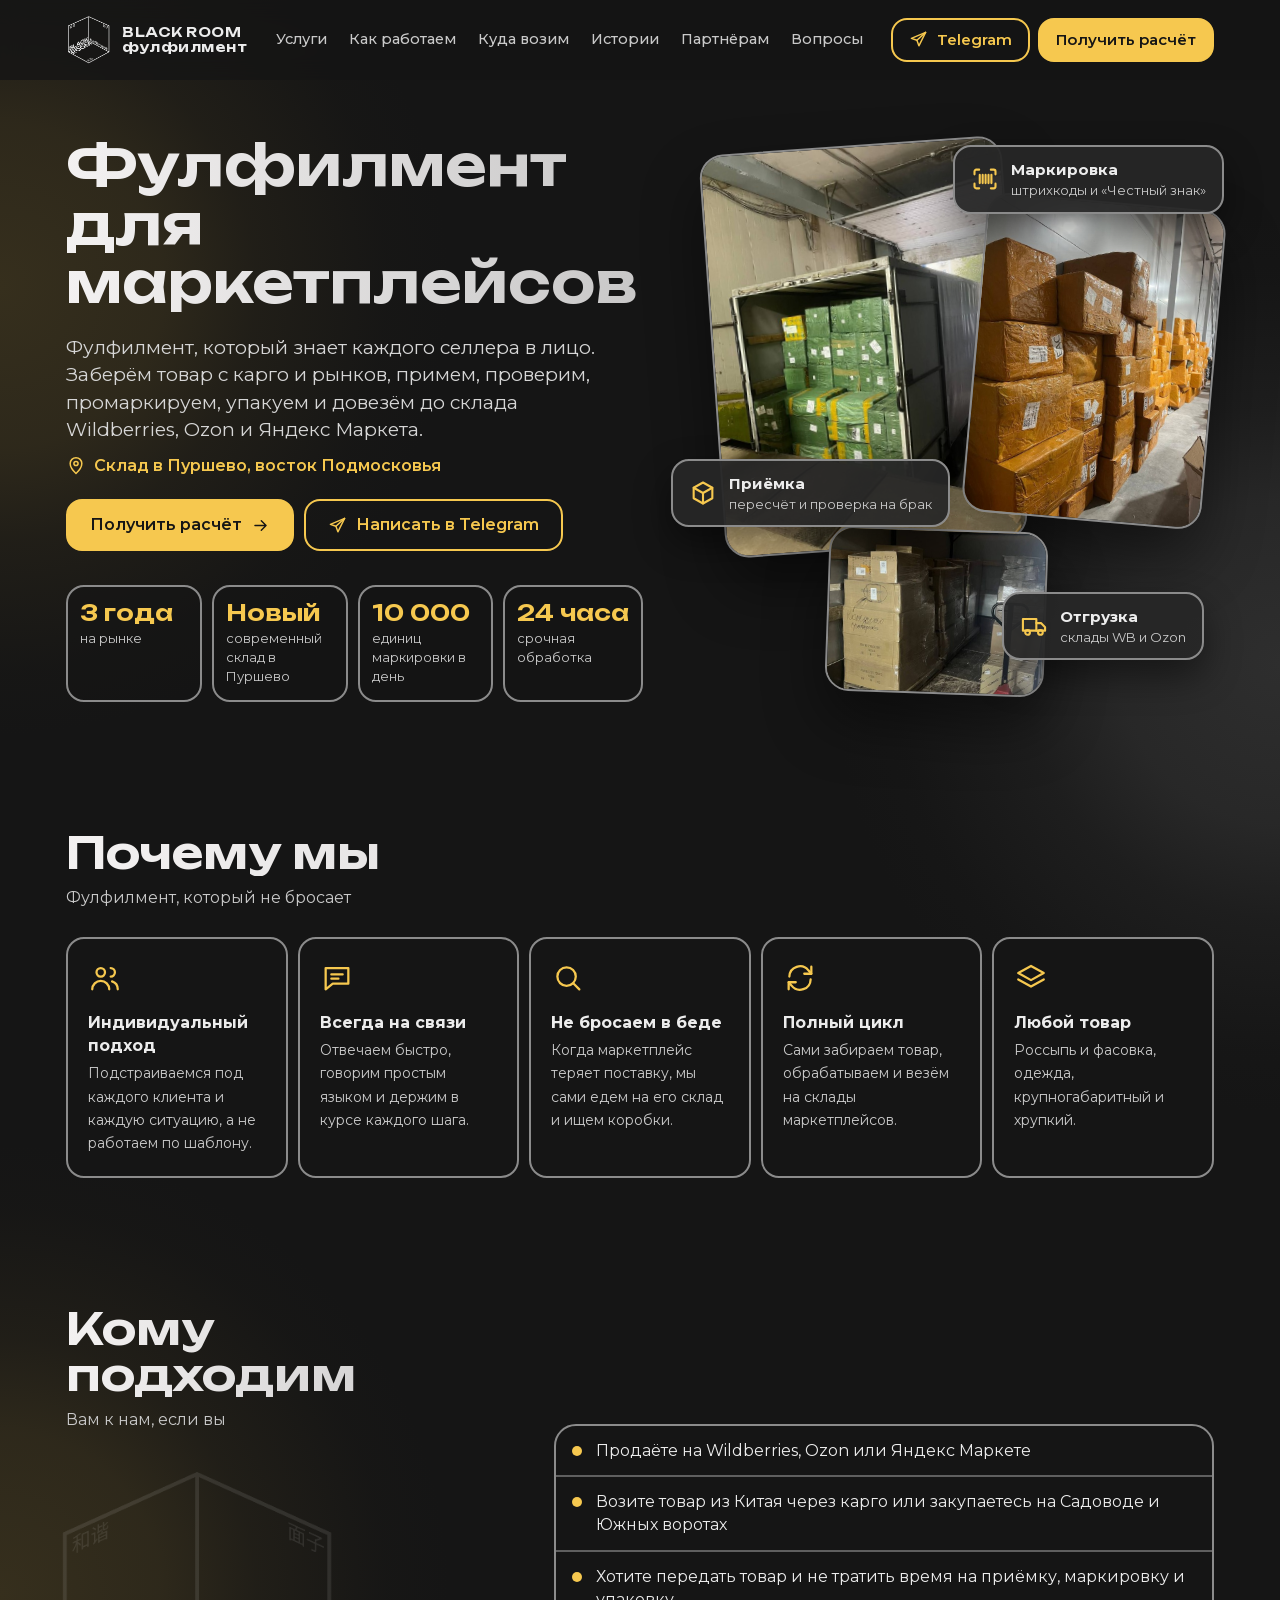
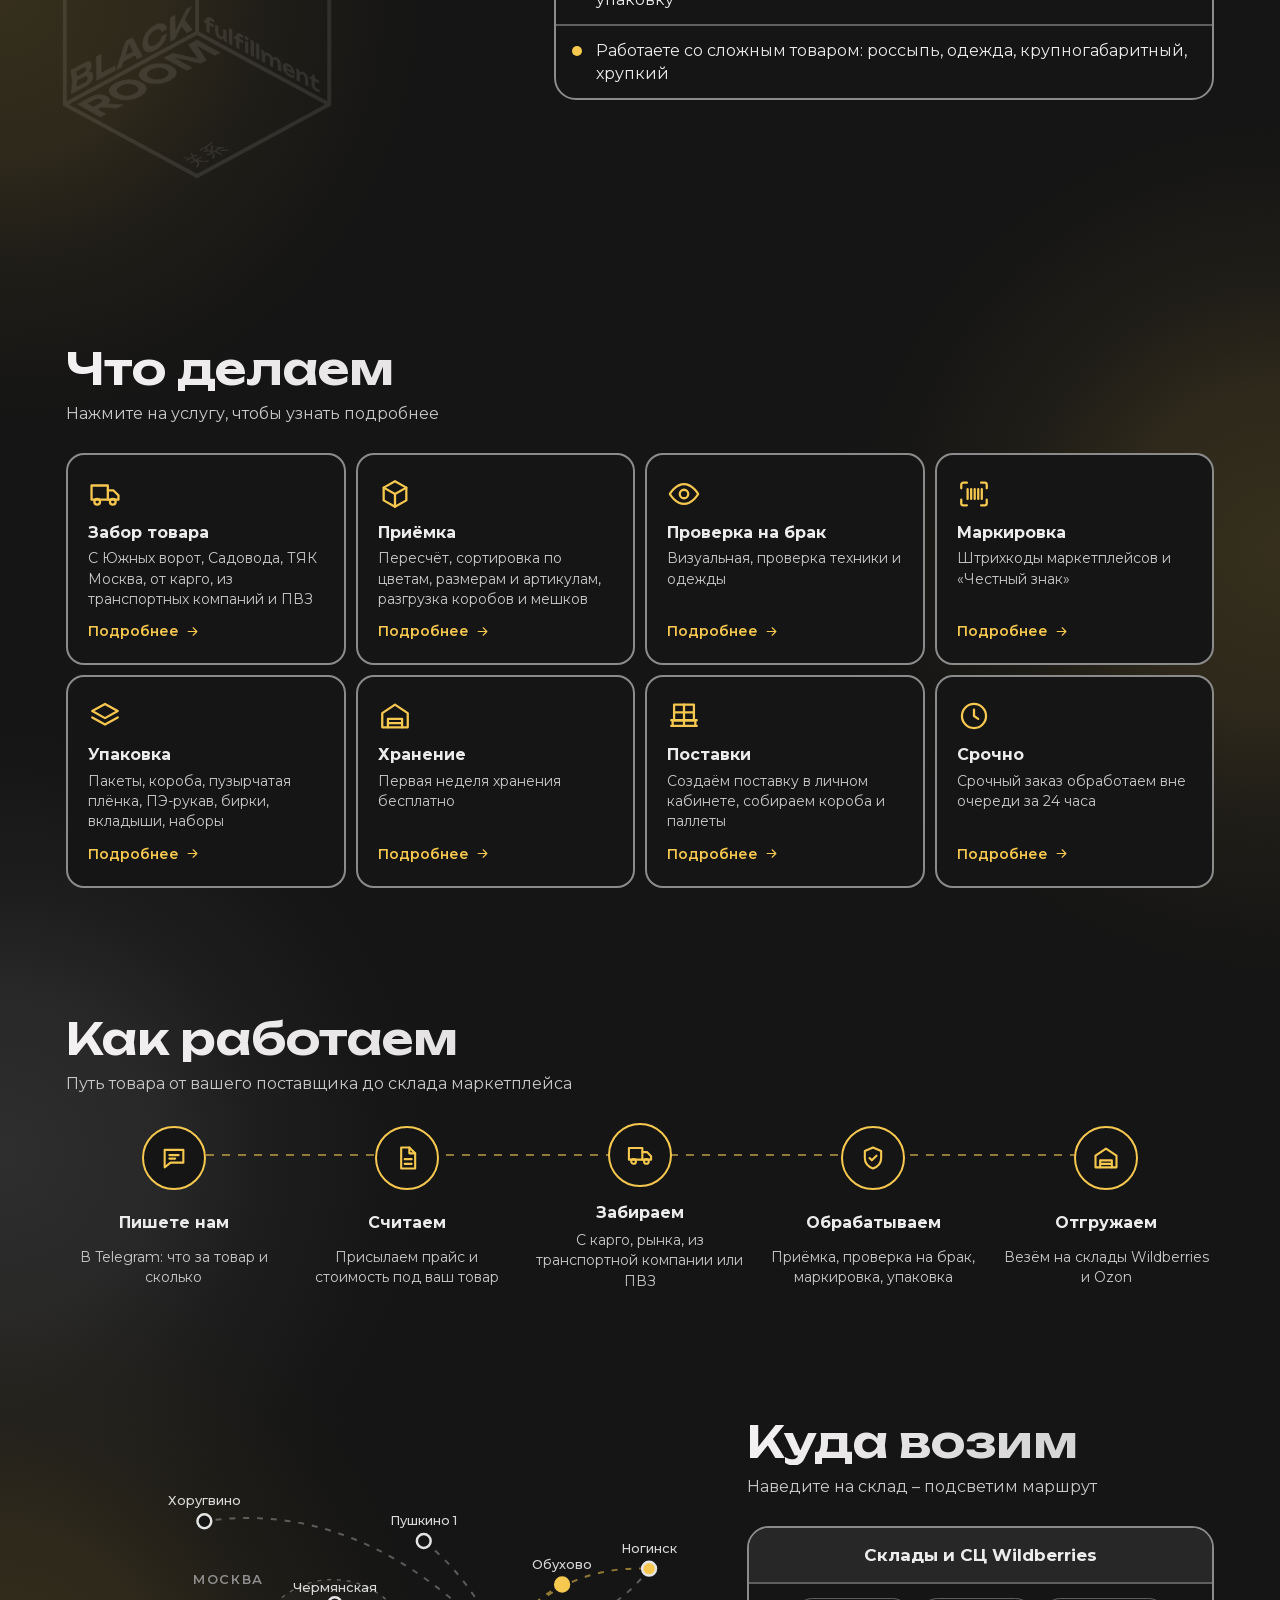
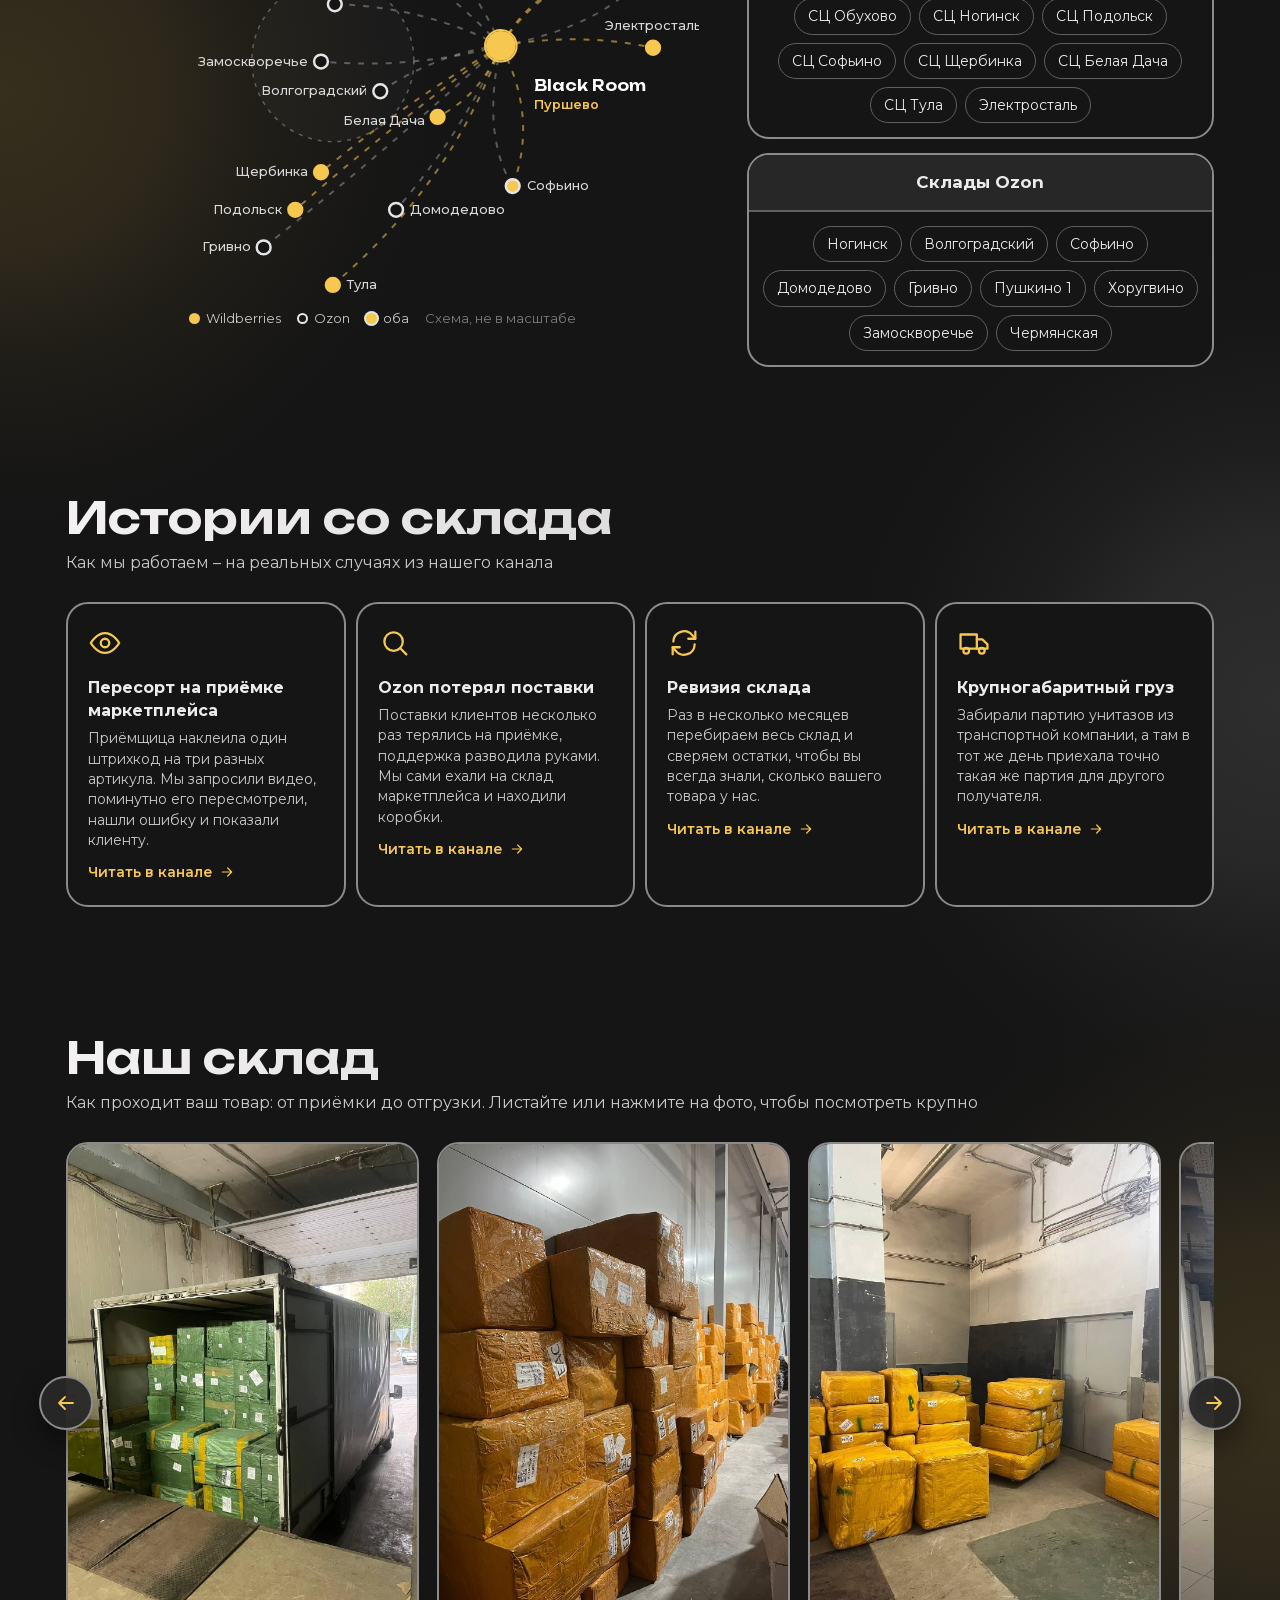
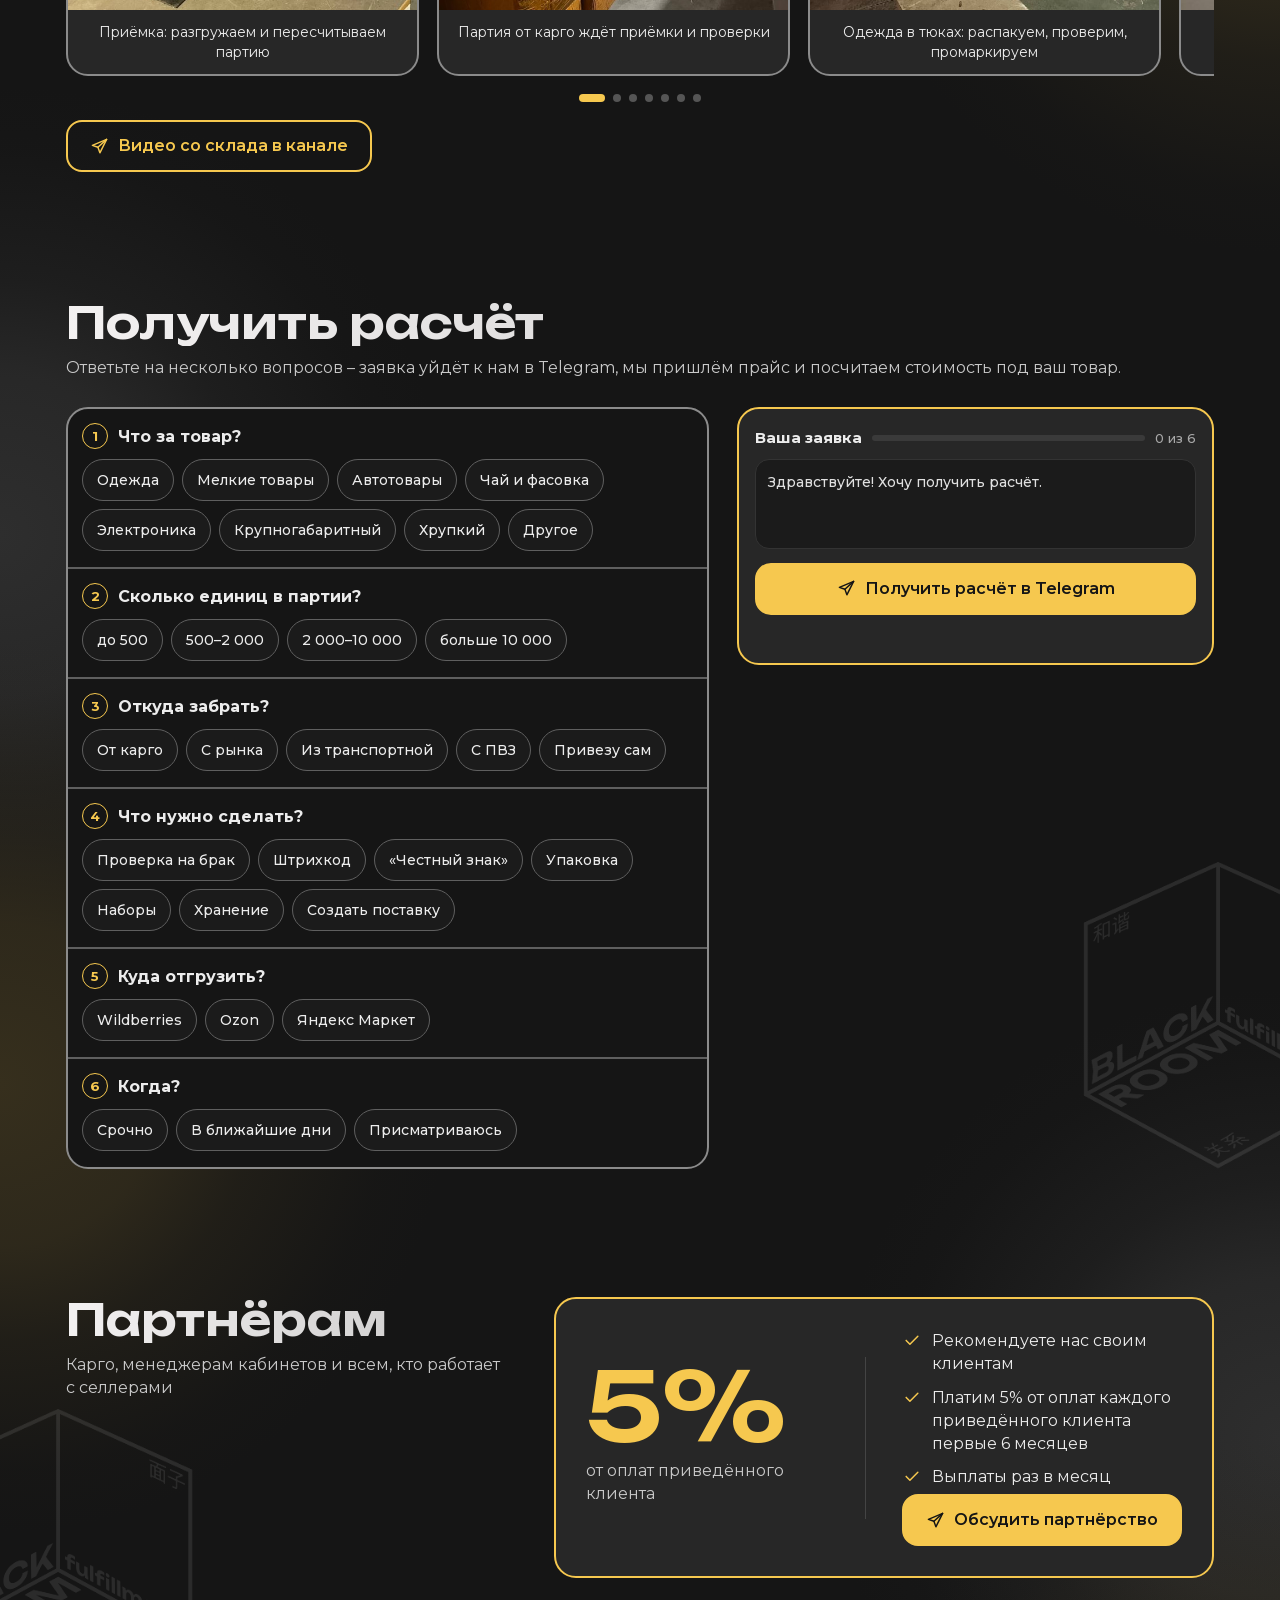
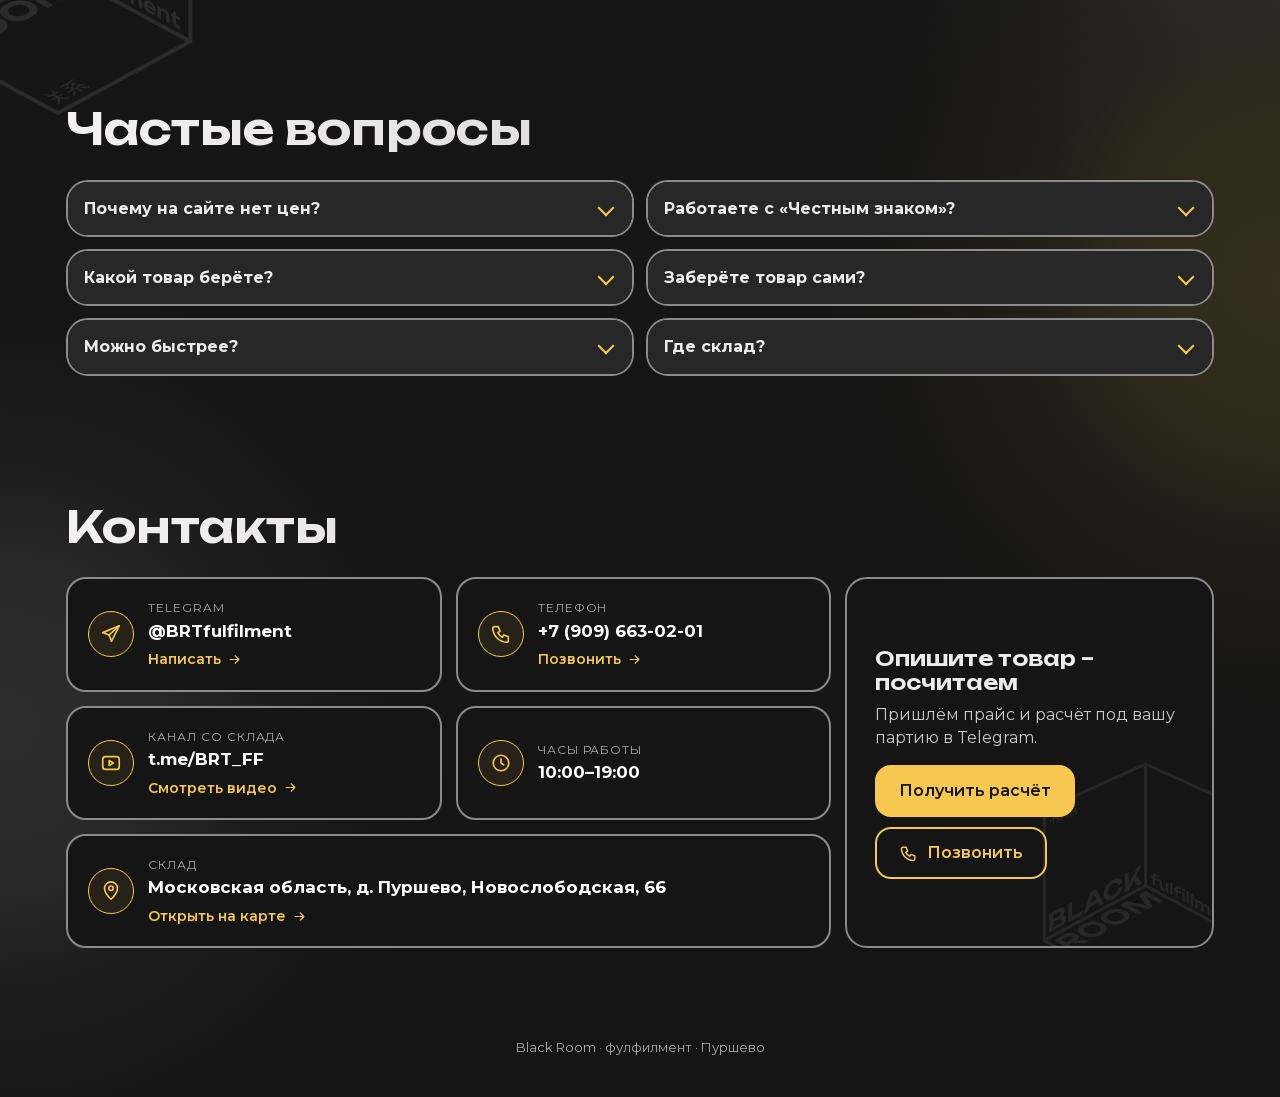
==== index.html @ 915e83fd "Строчка «откуда клиент»: метки рекламы из ссылки добавляются в текст сообщения Telegram Сайт ничего " ====
<!doctype html>
<html lang="ru">
<head>
<meta charset="utf-8">
<meta name="viewport" content="width=device-width, initial-scale=1, viewport-fit=cover">
<title>Black Room – фулфилмент для Wildberries, Ozon и Яндекс Маркета</title>
<meta name="description" content="Фулфилмент Black Room, склад в Пуршево (восток Подмосковья). Забор с карго и рынков, приёмка, маркировка, упаковка, доставка на склады WB и Ozon. 3 года на рынке.">
<meta name="theme-color" content="#151515">
<meta property="og:title" content="Black Room – фулфилмент для маркетплейсов">
<meta property="og:description" content="Фулфилмент, который знает каждого селлера в лицо. Заберём товар с карго и рынков, примем, промаркируем, упакуем и довезём до склада WB и Ozon.">
<meta property="og:type" content="website">
<meta property="og:url" content="https://anyapodolskaya624-dot.github.io/blackroom/">
<meta property="og:site_name" content="Black Room">
<meta property="og:locale" content="ru_RU">
<meta property="og:image" content="https://anyapodolskaya624-dot.github.io/blackroom/img/og.jpg">
<meta property="og:image:width" content="1200">
<meta property="og:image:height" content="630">
<meta property="og:image:alt" content="Black Room – фулфилмент для маркетплейсов">
<meta name="twitter:card" content="summary_large_image">
<link rel="icon" type="image/png" href="img/favicon.png">
<link rel="preload" href="fonts/unbounded-cyrillic.woff2" as="font" type="font/woff2" crossorigin>
<link rel="preload" href="fonts/montserrat-cyrillic.woff2" as="font" type="font/woff2" crossorigin>
<link rel="stylesheet" href="style.css?v=15">
<script>document.documentElement.classList.add("js")</script>
</head>
<body>

<!-- иконки: тонкие жёлтые линии -->
<svg width="0" height="0" style="position:absolute" aria-hidden="true">
  <defs>
    <symbol id="i-chat" viewBox="0 0 24 24"><path d="M4 5h16v11H9l-5 4z"/><path d="M8 9.5h8M8 12.5h5"/></symbol>
    <symbol id="i-doc" viewBox="0 0 24 24"><path d="M7 3h7l5 5v13H7z"/><path d="M14 3v5h5"/><path d="M10 13h6M10 17h6"/></symbol>
    <symbol id="i-truck" viewBox="0 0 24 24"><path d="M2.5 6h11.5v10H2.5z"/><path d="M14 9.5h4l3.5 3.5v3H14"/><circle cx="6.5" cy="17.5" r="2"/><circle cx="17.5" cy="17.5" r="2"/></symbol>
    <symbol id="i-box" viewBox="0 0 24 24"><path d="M12 3l8 4.5v9L12 21l-8-4.5v-9z"/><path d="M4 7.5l8 4.5 8-4.5M12 12v9"/></symbol>
    <symbol id="i-barcode" viewBox="0 0 24 24"><path d="M3 8V5.5A1.5 1.5 0 014.5 4H7M17 4h2.5A1.5 1.5 0 0121 5.5V8M21 16v2.5a1.5 1.5 0 01-1.5 1.5H17M7 20H4.5A1.5 1.5 0 013 18.5V16"/><path d="M7.5 8.5v7M10 8.5v7M12.5 8.5v7M15 8.5v7M17.5 8.5v7"/></symbol>
    <symbol id="i-shield" viewBox="0 0 24 24"><path d="M12 3l7 3v6c0 4.5-3 7.5-7 9-4-1.5-7-4.5-7-9V6z"/><path d="M9 12l2 2 4-4"/></symbol>
    <symbol id="i-clock" viewBox="0 0 24 24"><circle cx="12" cy="12" r="8.5"/><path d="M12 7.5V12l3 2"/></symbol>
    <symbol id="i-people" viewBox="0 0 24 24"><circle cx="9" cy="8" r="3"/><path d="M3 20c0-3.3 2.7-6 6-6s6 2.7 6 6"/><path d="M16 5a3 3 0 010 6M21 20c0-2.6-1.7-4.8-4-5.6"/></symbol>
    <symbol id="i-search" viewBox="0 0 24 24"><circle cx="11" cy="11" r="6.5"/><path d="M20 20l-4.3-4.3"/></symbol>
    <symbol id="i-cycle" viewBox="0 0 24 24"><path d="M4.5 11a7.5 7.5 0 0113.4-4.4L20 9"/><path d="M20 4v5h-5"/><path d="M19.5 13a7.5 7.5 0 01-13.4 4.4L4 15"/><path d="M4 20v-5h5"/></symbol>
    <symbol id="i-layers" viewBox="0 0 24 24"><path d="M12 3.5l9 5-9 5-9-5z"/><path d="M3 13l9 5 9-5"/></symbol>
    <symbol id="i-eye" viewBox="0 0 24 24"><path d="M2 12s4-7 10-7 10 7 10 7-4 7-10 7S2 12 2 12z"/><circle cx="12" cy="12" r="3"/></symbol>
    <symbol id="i-store" viewBox="0 0 24 24"><path d="M3 10l9-6 9 6v10H3z"/><path d="M7 20v-6h10v6M7 17h10"/></symbol>
    <symbol id="i-pallet" viewBox="0 0 24 24"><path d="M5 4h14v11H5z"/><path d="M5 9.5h14M12 4v11"/><path d="M3 15h18M4 15v4M12 15v4M20 15v4M3 19h18"/></symbol>
    <symbol id="i-pin" viewBox="0 0 24 24"><path d="M12 21s-7-6.5-7-12a7 7 0 0114 0c0 5.5-7 12-7 12z"/><circle cx="12" cy="9" r="2.5"/></symbol>
    <symbol id="i-arrow" viewBox="0 0 24 24"><path d="M5 12h14M13 6l6 6-6 6"/></symbol>
    <symbol id="i-check" viewBox="0 0 24 24"><path d="M5 12.5l4.5 4.5L19 7.5"/></symbol>
    <symbol id="i-send" viewBox="0 0 24 24"><path d="M21 3L3 10.5l7 2.5 2.5 7z"/><path d="M21 3l-11 10"/></symbol>
    <symbol id="i-play" viewBox="0 0 24 24"><rect x="3" y="5" width="18" height="14" rx="3"/><path d="M10 9.3v5.4l4.6-2.7z"/></symbol>
    <symbol id="i-phone" viewBox="0 0 24 24"><path d="M5 4h4l2 5-2.5 1.5a11 11 0 005 5L15 13l5 2v4a2 2 0 01-2 2A16 16 0 013 6a2 2 0 012-2z"/></symbol>
  </defs>
</svg>

<div class="page">
  <!-- свечение и кубы по краям: расставляются по блокам скриптом -->
  <div class="glow y l" data-sec="top" data-pos="0.3"></div>
  <div class="glow g r" data-sec="top" data-pos="0.85"></div>
  <div class="glow y l" data-sec="fit" data-pos="0.55"></div>
  <div class="glow y r" data-sec="services" data-pos="0.4"></div>
  <div class="glow g l" data-sec="how" data-pos="0.5"></div>
  <div class="glow y l" data-sec="where" data-pos="0.5"></div>
  <div class="glow g r" data-sec="cases" data-pos="0.5"></div>
  <div class="glow y r" data-sec="photo" data-pos="0.5"></div>
  <div class="glow g l" data-sec="quote" data-pos="0.3"></div>
  <div class="glow y l" data-sec="quote" data-pos="0.85"></div>
  <div class="glow g r" data-sec="partners" data-pos="0.5"></div>
  <div class="glow y r" data-sec="faq" data-pos="0.6"></div>
  <div class="glow g l" data-sec="contacts" data-pos="0.5"></div>
  <img class="cube r" data-sec="quote" data-pos="0.78" src="img/logo-white.png" alt="" aria-hidden="true">
  <img class="cube l" data-sec="partners" data-pos="0.8" src="img/logo-white.png" alt="" aria-hidden="true">

  <header class="topbar">
    <div class="wrap top">
      <a class="brand" href="#top"><img src="img/logo-white.png" alt=""><span>BLACK ROOM<br>фулфилмент</span></a>
      <nav class="menu">
        <a href="#services">Услуги</a>
        <a href="#how">Как работаем</a>
        <a href="#where">Куда возим</a>
        <a href="#cases">Истории</a>
        <a href="#partners">Партнёрам</a>
        <a href="#faq">Вопросы</a>
      </nav>
      <div class="topbtns">
        <a class="btn o sm" href="https://t.me/BRTfulfilment" target="_blank" rel="noopener"><svg class="ic"><use href="#i-send"/></svg>Telegram</a>
        <a class="btn y sm" href="#quote">Получить расчёт</a>
      </div>
    </div>
  </header>

  <main class="wrap">

    <!-- первый экран -->
    <section id="top" class="hero">
      <img class="hero-logo" src="img/logo-white.png" alt="" aria-hidden="true">
      <div class="hero-text">
        <h1>Фулфилмент для маркетплейсов</h1>
        <p class="lead">Фулфилмент, который знает каждого селлера в лицо. Заберём товар с карго и рынков, примем, проверим, промаркируем, упакуем и довезём до склада Wildberries, Ozon и Яндекс Маркета.</p>
        <p class="where"><svg class="ic"><use href="#i-pin"/></svg>Склад в Пуршево, восток Подмосковья</p>
        <div class="btns">
          <a class="btn y" href="#quote">Получить расчёт<svg class="ic"><use href="#i-arrow"/></svg></a>
          <a class="btn o" href="https://t.me/BRTfulfilment" target="_blank" rel="noopener"><svg class="ic"><use href="#i-send"/></svg>Написать в Telegram</a>
        </div>
        <div class="facts">
          <div class="rv"><b>3 года</b><span>на рынке</span></div>
          <div class="rv"><b>Новый</b><span>современный склад в Пуршево</span></div>
          <div class="rv"><b data-to="10000">10 000</b><span>единиц маркировки в день</span></div>
          <div class="rv"><b>24 часа</b><span>срочная обработка</span></div>
        </div>
      </div>
      <div class="hero-visual" aria-hidden="true">
        <img class="ph ph1" src="img/priemka.jpg" alt="">
        <img class="ph ph2" src="img/partiya.jpg" alt="">
        <img class="ph ph3" src="img/zagruzheno.jpg" alt="">
        <div class="chip-f f1"><svg class="ic"><use href="#i-box"/></svg><div><b>Приёмка</b><span>пересчёт и проверка на брак</span></div></div>
        <div class="chip-f f2"><svg class="ic"><use href="#i-barcode"/></svg><div><b>Маркировка</b><span>штрихкоды и «Честный знак»</span></div></div>
        <div class="chip-f f3"><svg class="ic"><use href="#i-truck"/></svg><div><b>Отгрузка</b><span>склады WB и Ozon</span></div></div>
      </div>
    </section>

    <!-- почему мы -->
    <section id="why">
      <div class="head rv"><h2>Почему мы</h2><p class="sub">Фулфилмент, который не бросает</p></div>
      <div class="grid why-grid">
        <div class="card rv"><svg class="ic big"><use href="#i-people"/></svg><b>Индивидуальный подход</b><span>Подстраиваемся под каждого клиента и каждую ситуацию, а не работаем по шаблону.</span></div>
        <div class="card rv"><svg class="ic big"><use href="#i-chat"/></svg><b>Всегда на связи</b><span>Отвечаем быстро, говорим простым языком и держим в курсе каждого шага.</span></div>
        <div class="card rv"><svg class="ic big"><use href="#i-search"/></svg><b>Не бросаем в беде</b><span>Когда маркетплейс теряет поставку, мы сами едем на его склад и ищем коробки.</span></div>
        <div class="card rv"><svg class="ic big"><use href="#i-cycle"/></svg><b>Полный цикл</b><span>Сами забираем товар, обрабатываем и везём на склады маркетплейсов.</span></div>
        <div class="card rv"><svg class="ic big"><use href="#i-layers"/></svg><b>Любой товар</b><span>Россыпь и фасовка, одежда, крупногабаритный и хрупкий.</span></div>
      </div>
    </section>

    <!-- кому подходим -->
    <section id="fit" class="split">
      <div class="head rv"><h2>Кому подходим</h2><p class="sub">Вам к нам, если вы</p><img class="fit-logo" src="img/logo-white.png" alt="" aria-hidden="true"></div>
      <div class="tbl rv">
        <div class="row one dot"><div>Продаёте на Wildberries, Ozon или Яндекс Маркете</div></div>
        <div class="row one dot"><div>Возите товар из Китая через карго или закупаетесь на Садоводе и Южных воротах</div></div>
        <div class="row one dot"><div>Хотите передать товар и не тратить время на приёмку, маркировку и упаковку</div></div>
        <div class="row one dot"><div>Работаете со сложным товаром: россыпь, одежда, крупногабаритный, хрупкий</div></div>
      </div>
    </section>

    <!-- услуги -->
    <section id="services">
      <div class="head rv"><h2>Что делаем</h2><p class="sub">Нажмите на услугу, чтобы узнать подробнее</p></div>
      <div class="grid svc-grid">
        <button class="card svc rv" type="button" data-svc="pickup"><svg class="ic big"><use href="#i-truck"/></svg><b>Забор товара</b><span>С Южных ворот, Садовода, ТЯК Москва, от карго, из транспортных компаний и ПВЗ</span><i class="more-l">Подробнее<svg class="ic"><use href="#i-arrow"/></svg></i></button>
        <button class="card svc rv" type="button" data-svc="accept"><svg class="ic big"><use href="#i-box"/></svg><b>Приёмка</b><span>Пересчёт, сортировка по цветам, размерам и артикулам, разгрузка коробов и мешков</span><i class="more-l">Подробнее<svg class="ic"><use href="#i-arrow"/></svg></i></button>
        <button class="card svc rv" type="button" data-svc="check"><svg class="ic big"><use href="#i-eye"/></svg><b>Проверка на брак</b><span>Визуальная, проверка техники и одежды</span><i class="more-l">Подробнее<svg class="ic"><use href="#i-arrow"/></svg></i></button>
        <button class="card svc rv" type="button" data-svc="mark"><svg class="ic big"><use href="#i-barcode"/></svg><b>Маркировка</b><span>Штрихкоды маркетплейсов и «Честный знак»</span><i class="more-l">Подробнее<svg class="ic"><use href="#i-arrow"/></svg></i></button>
        <button class="card svc rv" type="button" data-svc="pack"><svg class="ic big"><use href="#i-layers"/></svg><b>Упаковка</b><span>Пакеты, короба, пузырчатая плёнка, ПЭ-рукав, бирки, вкладыши, наборы</span><i class="more-l">Подробнее<svg class="ic"><use href="#i-arrow"/></svg></i></button>
        <button class="card svc rv" type="button" data-svc="store"><svg class="ic big"><use href="#i-store"/></svg><b>Хранение</b><span>Первая неделя хранения бесплатно</span><i class="more-l">Подробнее<svg class="ic"><use href="#i-arrow"/></svg></i></button>
        <button class="card svc rv" type="button" data-svc="supply"><svg class="ic big"><use href="#i-pallet"/></svg><b>Поставки</b><span>Создаём поставку в личном кабинете, собираем короба и паллеты</span><i class="more-l">Подробнее<svg class="ic"><use href="#i-arrow"/></svg></i></button>
        <button class="card svc rv" type="button" data-svc="urgent"><svg class="ic big"><use href="#i-clock"/></svg><b>Срочно</b><span>Срочный заказ обработаем вне очереди за 24 часа</span><i class="more-l">Подробнее<svg class="ic"><use href="#i-arrow"/></svg></i></button>
      </div>
    </section>

    <!-- как работаем: путь товара -->
    <section id="how">
      <div class="head rv"><h2>Как работаем</h2><p class="sub">Путь товара от вашего поставщика до склада маркетплейса</p></div>
      <ol class="flow rv">
        <li><span class="n"><svg class="ic"><use href="#i-chat"/></svg></span><b>Пишете нам</b><span>В Telegram: что за товар и сколько</span></li>
        <li><span class="n"><svg class="ic"><use href="#i-doc"/></svg></span><b>Считаем</b><span>Присылаем прайс и стоимость под ваш товар</span></li>
        <li><span class="n"><svg class="ic"><use href="#i-truck"/></svg></span><b>Забираем</b><span>С карго, рынка, из транспортной компании или ПВЗ</span></li>
        <li><span class="n"><svg class="ic"><use href="#i-shield"/></svg></span><b>Обрабатываем</b><span>Приёмка, проверка на брак, маркировка, упаковка</span></li>
        <li><span class="n"><svg class="ic"><use href="#i-store"/></svg></span><b>Отгружаем</b><span>Везём на склады Wildberries и Ozon</span></li>
      </ol>
    </section>

    <!-- куда возим: схема -->
    <section id="where" class="split wide">
      <div class="map-wrap rv">
        <svg class="map" viewBox="0 0 640 450" role="img" aria-label="Схема: от склада в Пуршево к складам и сортировочным центрам Wildberries и Ozon">
          <circle class="msk" cx="270" cy="205" r="82"/>
          <text class="msk-t" x="200" y="128" text-anchor="end">Москва</text>
          <g class="routes">
            <path class="rt wb" data-n="obuhovo" d="M440 190 Q462 150 502 128"/>
            <path class="rt wb" data-n="noginsk-wb" d="M440 190 Q492 108 590 112"/>
            <path class="rt oz" data-n="noginsk-oz" d="M440 190 Q548 170 590 112"/>
            <path class="rt wb" data-n="elektrostal" d="M440 190 Q520 176 594 192"/>
            <path class="rt wb" data-n="belaya" d="M440 190 Q420 240 376 262"/>
            <path class="rt wb" data-n="sofino-wb" d="M440 190 Q478 262 452 332"/>
            <path class="rt oz" data-n="sofino-oz" d="M440 190 Q420 280 452 332"/>
            <path class="rt wb" data-n="shcherbinka" d="M440 190 Q340 250 258 318"/>
            <path class="rt wb" data-n="podolsk" d="M440 190 Q330 270 232 356"/>
            <path class="rt wb" data-n="tula" d="M440 190 Q390 330 270 432"/>
            <path class="rt oz" data-n="volgograd" d="M440 190 Q380 196 318 236"/>
            <path class="rt oz" data-n="domod" d="M440 190 Q400 280 334 356"/>
            <path class="rt oz" data-n="grivno" d="M440 190 Q320 300 200 394"/>
            <path class="rt oz" data-n="pushkino" d="M440 190 Q412 124 362 84"/>
            <path class="rt oz" data-n="khorugvino" d="M440 190 Q300 40 140 64"/>
            <path class="rt oz" data-n="zamosk" d="M440 190 Q350 214 258 206"/>
            <path class="rt oz" data-n="chermyan" d="M440 190 Q360 150 272 148"/>
          </g>
          <g class="nodes">
            <g class="nd wb" data-n="obuhovo"><circle cx="502" cy="128" r="7"/><text x="502" y="112" text-anchor="middle">Обухово</text></g>
            <g class="nd both" data-n="noginsk-wb noginsk-oz"><circle cx="590" cy="112" r="7"/><text x="590" y="96" text-anchor="middle">Ногинск</text></g>
            <g class="nd wb" data-n="elektrostal"><circle cx="594" cy="192" r="7"/><text x="594" y="174" text-anchor="middle">Электросталь</text></g>
            <g class="nd wb" data-n="belaya"><circle cx="376" cy="262" r="7"/><text x="363" y="270" text-anchor="end">Белая Дача</text></g>
            <g class="nd both" data-n="sofino-wb sofino-oz"><circle cx="452" cy="332" r="7"/><text x="466" y="336">Софьино</text></g>
            <g class="nd wb" data-n="shcherbinka"><circle cx="258" cy="318" r="7"/><text x="245" y="322" text-anchor="end">Щербинка</text></g>
            <g class="nd wb" data-n="podolsk"><circle cx="232" cy="356" r="7"/><text x="219" y="360" text-anchor="end">Подольск</text></g>
            <g class="nd wb" data-n="tula"><circle cx="270" cy="432" r="7"/><text x="284" y="436">Тула</text></g>
            <g class="nd oz" data-n="volgograd"><circle cx="318" cy="236" r="7"/><text x="305" y="240" text-anchor="end">Волгоградский</text></g>
            <g class="nd oz" data-n="domod"><circle cx="334" cy="356" r="7"/><text x="348" y="360">Домодедово</text></g>
            <g class="nd oz" data-n="grivno"><circle cx="200" cy="394" r="7"/><text x="187" y="398" text-anchor="end">Гривно</text></g>
            <g class="nd oz" data-n="pushkino"><circle cx="362" cy="84" r="7"/><text x="362" y="68" text-anchor="middle">Пушкино 1</text></g>
            <g class="nd oz" data-n="khorugvino"><circle cx="140" cy="64" r="7"/><text x="140" y="48" text-anchor="middle">Хоругвино</text></g>
            <g class="nd oz" data-n="zamosk"><circle cx="258" cy="206" r="7"/><text x="245" y="210" text-anchor="end">Замоскворечье</text></g>
            <g class="nd oz" data-n="chermyan"><circle cx="272" cy="148" r="7"/><text x="272" y="136" text-anchor="middle">Чермянская</text></g>
          </g>
          <g class="hub">
            <circle class="pulse" cx="440" cy="190" r="16"/>
            <circle class="core" cx="440" cy="190" r="15"/>
            <text x="474" y="236" class="hub-t">Black Room</text>
            <text x="474" y="254" class="hub-s">Пуршево</text>
          </g>
        </svg>
        <div class="legend"><span><i class="lg wb"></i>Wildberries</span><span><i class="lg oz"></i>Ozon</span><span><i class="lg both"></i>оба</span><span class="muted">Схема, не в масштабе</span></div>
      </div>
      <div class="where-text">
        <div class="head rv"><h2>Куда возим</h2><p class="sub">Наведите на склад – подсветим маршрут</p></div>
        <div class="tbl rv">
          <div class="th">Склады и СЦ Wildberries</div>
          <div class="row one"><div class="chips">
            <span data-n="obuhovo">СЦ Обухово</span><span data-n="noginsk-wb">СЦ Ногинск</span><span data-n="podolsk">СЦ Подольск</span><span data-n="sofino-wb">СЦ Софьино</span><span data-n="shcherbinka">СЦ Щербинка</span><span data-n="belaya">СЦ Белая Дача</span><span data-n="tula">СЦ Тула</span><span data-n="elektrostal">Электросталь</span>
          </div></div>
        </div>
        <div class="tbl rv">
          <div class="th">Склады Ozon</div>
          <div class="row one"><div class="chips">
            <span data-n="noginsk-oz">Ногинск</span><span data-n="volgograd">Волгоградский</span><span data-n="sofino-oz">Софьино</span><span data-n="domod">Домодедово</span><span data-n="grivno">Гривно</span><span data-n="pushkino">Пушкино 1</span><span data-n="khorugvino">Хоругвино</span><span data-n="zamosk">Замоскворечье</span><span data-n="chermyan">Чермянская</span>
          </div></div>
        </div>
      </div>
    </section>

    <!-- истории -->
    <section id="cases">
      <div class="head rv"><h2>Истории со склада</h2><p class="sub">Как мы работаем – на реальных случаях из нашего канала</p></div>
      <div class="grid cases">
        <a class="case rv" href="https://t.me/BRT_FF/16" target="_blank" rel="noopener">
          <svg class="ic big"><use href="#i-eye"/></svg>
          <b>Пересорт на приёмке маркетплейса</b>
          <span>Приёмщица наклеила один штрихкод на три разных артикула. Мы запросили видео, поминутно его пересмотрели, нашли ошибку и показали клиенту.</span>
          <i>Читать в канале<svg class="ic"><use href="#i-arrow"/></svg></i></a>
        <a class="case rv" href="https://t.me/BRT_FF/5" target="_blank" rel="noopener">
          <svg class="ic big"><use href="#i-search"/></svg>
          <b>Ozon потерял поставки</b>
          <span>Поставки клиентов несколько раз терялись на приёмке, поддержка разводила руками. Мы сами ехали на склад маркетплейса и находили коробки.</span>
          <i>Читать в канале<svg class="ic"><use href="#i-arrow"/></svg></i></a>
        <a class="case rv" href="https://t.me/BRT_FF/10" target="_blank" rel="noopener">
          <svg class="ic big"><use href="#i-cycle"/></svg>
          <b>Ревизия склада</b>
          <span>Раз в несколько месяцев перебираем весь склад и сверяем остатки, чтобы вы всегда знали, сколько вашего товара у нас.</span>
          <i>Читать в канале<svg class="ic"><use href="#i-arrow"/></svg></i></a>
        <a class="case rv" href="https://t.me/BRT_FF/21" target="_blank" rel="noopener">
          <svg class="ic big"><use href="#i-truck"/></svg>
          <b>Крупногабаритный груз</b>
          <span>Забирали партию унитазов из транспортной компании, а там в тот же день приехала точно такая же партия для другого получателя.</span>
          <i>Читать в канале<svg class="ic"><use href="#i-arrow"/></svg></i></a>
      </div>
    </section>

    <!-- фото -->
    <section id="photo">
      <div class="head rv"><h2>Наш склад</h2><p class="sub">Как проходит ваш товар: от приёмки до отгрузки. Листайте или нажмите на фото, чтобы посмотреть крупно</p></div>
      <div class="carousel rv">
        <button class="car-btn prev" type="button" aria-label="Предыдущее фото"><svg class="ic"><use href="#i-arrow"/></svg></button>
        <div class="gal" id="gal">
        <figure><img src="img/priemka.jpg" alt="Разгрузка партии" loading="lazy"><figcaption>Приёмка: разгружаем и пересчитываем партию</figcaption></figure>
        <figure><img src="img/partiya.jpg" alt="Партия от карго" loading="lazy"><figcaption>Партия от карго ждёт приёмки и проверки</figcaption></figure>
        <figure><img src="img/gruz.jpg" alt="Одежда в тюках" loading="lazy"><figcaption>Одежда в тюках: распакуем, проверим, промаркируем</figcaption></figure>
        <figure><img src="img/podgotovleno.jpg" alt="Паллеты перед отгрузкой" loading="lazy"><figcaption>Паллеты собраны и обмотаны плёнкой перед отгрузкой</figcaption></figure>
        <figure><img src="img/palety.jpg" alt="Паллеты в машине" loading="lazy"><figcaption>Короба с этикетками на паллетах, закреплены стретч-плёнкой</figcaption></figure>
        <figure><img src="img/korob.jpg" alt="Короба по складам назначения" loading="lazy"><figcaption>Каждый короб подписан и пронумерован по складу назначения</figcaption></figure>
        <figure><img src="img/zagruzheno.jpg" alt="Загруженная машина" loading="lazy"><figcaption>Загружено и едет на склад маркетплейса</figcaption></figure>
      </div>
        <button class="car-btn next" type="button" aria-label="Следующее фото"><svg class="ic"><use href="#i-arrow"/></svg></button>
        <div class="dots" id="galDots"></div>
      </div>
      <a class="btn o more" href="https://t.me/BRT_FF" target="_blank" rel="noopener"><svg class="ic"><use href="#i-send"/></svg>Видео со склада в канале</a>
    </section>

    <!-- заявка на расчёт -->
    <section id="quote" class="quote">
      <div class="head rv"><h2>Получить расчёт</h2><p class="sub">Ответьте на несколько вопросов – заявка уйдёт к нам в Telegram, мы пришлём прайс и посчитаем стоимость под ваш товар.</p></div>
      <div class="quote-grid">
        <div class="tbl rv">
          <div class="q">
            <div class="ql"><span class="qn">1</span>Что за товар?</div>
            <div class="opts">
              <label><input type="radio" name="goods" value="одежда"><span>Одежда</span></label>
              <label><input type="radio" name="goods" value="мелкие товары"><span>Мелкие товары</span></label>
              <label><input type="radio" name="goods" value="автотовары"><span>Автотовары</span></label>
              <label><input type="radio" name="goods" value="чай и фасовка"><span>Чай и фасовка</span></label>
              <label><input type="radio" name="goods" value="электроника"><span>Электроника</span></label>
              <label><input type="radio" name="goods" value="крупногабаритный"><span>Крупногабаритный</span></label>
              <label><input type="radio" name="goods" value="хрупкий"><span>Хрупкий</span></label>
              <label><input type="radio" name="goods" value="другое"><span>Другое</span></label>
            </div>
          </div>
          <div class="q">
            <div class="ql"><span class="qn">2</span>Сколько единиц в партии?</div>
            <div class="opts">
              <label><input type="radio" name="qty" value="до 500"><span>до 500</span></label>
              <label><input type="radio" name="qty" value="500–2 000"><span>500–2 000</span></label>
              <label><input type="radio" name="qty" value="2 000–10 000"><span>2 000–10 000</span></label>
              <label><input type="radio" name="qty" value="больше 10 000"><span>больше 10 000</span></label>
            </div>
          </div>
          <div class="q">
            <div class="ql"><span class="qn">3</span>Откуда забрать?</div>
            <div class="opts">
              <label><input type="radio" name="from" value="от карго"><span>От карго</span></label>
              <label><input type="radio" name="from" value="с рынка (Садовод, Южные ворота, ТЯК)"><span>С рынка</span></label>
              <label><input type="radio" name="from" value="из транспортной компании"><span>Из транспортной</span></label>
              <label><input type="radio" name="from" value="с ПВЗ"><span>С ПВЗ</span></label>
              <label><input type="radio" name="from" value="привезу сам"><span>Привезу сам</span></label>
            </div>
          </div>
          <div class="q">
            <div class="ql"><span class="qn">4</span>Что нужно сделать?</div>
            <div class="opts">
              <label><input type="checkbox" name="work" value="проверка на брак"><span>Проверка на брак</span></label>
              <label><input type="checkbox" name="work" value="маркировка штрихкодом"><span>Штрихкод</span></label>
              <label><input type="checkbox" name="work" value="«Честный знак»"><span>«Честный знак»</span></label>
              <label><input type="checkbox" name="work" value="упаковка"><span>Упаковка</span></label>
              <label><input type="checkbox" name="work" value="комплектация наборов"><span>Наборы</span></label>
              <label><input type="checkbox" name="work" value="хранение"><span>Хранение</span></label>
              <label><input type="checkbox" name="work" value="создание поставки"><span>Создать поставку</span></label>
            </div>
          </div>
          <div class="q">
            <div class="ql"><span class="qn">5</span>Куда отгрузить?</div>
            <div class="opts">
              <label><input type="checkbox" name="to" value="Wildberries"><span>Wildberries</span></label>
              <label><input type="checkbox" name="to" value="Ozon"><span>Ozon</span></label>
              <label><input type="checkbox" name="to" value="Яндекс Маркет"><span>Яндекс Маркет</span></label>
            </div>
          </div>
          <div class="q">
            <div class="ql"><span class="qn">6</span>Когда?</div>
            <div class="opts">
              <label><input type="radio" name="when" value="срочно, за 24 часа"><span>Срочно</span></label>
              <label><input type="radio" name="when" value="в ближайшие дни"><span>В ближайшие дни</span></label>
              <label><input type="radio" name="when" value="пока присматриваюсь"><span>Присматриваюсь</span></label>
            </div>
          </div>
        </div>
        <div class="res rv">
          <div class="res-h"><span>Ваша заявка</span><span class="prog"><i id="progBar"></i></span><span id="progTxt">0 из 6</span></div>
          <pre id="preview"></pre>
          <a class="btn y wide" id="sendQuote" href="https://t.me/BRTfulfilment" target="_blank" rel="noopener"><svg class="ic"><use href="#i-send"/></svg>Получить расчёт в Telegram</a>
          <div class="copied" id="copied"></div>
        </div>
      </div>
    </section>

    <!-- партнёрам -->
    <section id="partners" class="split">
      <div class="head rv"><h2>Партнёрам</h2><p class="sub">Карго, менеджерам кабинетов и всем, кто работает с селлерами</p></div>
      <div class="partner rv">
        <div class="pct"><b>5%</b><span>от оплат приведённого клиента</span></div>
        <ul>
          <li><svg class="ic"><use href="#i-check"/></svg>Рекомендуете нас своим клиентам</li>
          <li><svg class="ic"><use href="#i-check"/></svg>Платим 5% от оплат каждого приведённого клиента первые 6 месяцев</li>
          <li><svg class="ic"><use href="#i-check"/></svg>Выплаты раз в месяц</li>
        </ul>
        <a class="btn y" href="https://t.me/BRTfulfilment?text=%D0%97%D0%B4%D1%80%D0%B0%D0%B2%D1%81%D1%82%D0%B2%D1%83%D0%B9%D1%82%D0%B5!%20%D0%A5%D0%BE%D1%87%D1%83%20%D1%81%D1%82%D0%B0%D1%82%D1%8C%20%D0%BF%D0%B0%D1%80%D1%82%D0%BD%D1%91%D1%80%D0%BE%D0%BC%20Black%20Room." target="_blank" rel="noopener"><svg class="ic"><use href="#i-send"/></svg>Обсудить партнёрство</a>
      </div>
    </section>

    <!-- вопросы -->
    <section id="faq">
      <div class="head rv"><h2>Частые вопросы</h2></div>
      <div class="faq-grid">
        <details class="tbl rv"><summary class="th">Почему на сайте нет цен?</summary>
          <div class="row one"><div>Стоимость зависит от товара: размера, упаковки, маркировки и объёма. Напишите, что за товар и сколько, – пришлём прайс и посчитаем под вашу партию.</div></div></details>
        <details class="tbl rv"><summary class="th">Работаете с «Честным знаком»?</summary>
          <div class="row one"><div>Да, наносим коды «Честного знака» и штрихкоды маркетплейсов.</div></div></details>
        <details class="tbl rv"><summary class="th">Какой товар берёте?</summary>
          <div class="row one"><div>Любой: мелочь, одежду, россыпь и фасовку, крупногабаритный и хрупкий.</div></div></details>
        <details class="tbl rv"><summary class="th">Заберёте товар сами?</summary>
          <div class="row one"><div>Да: с Южных ворот, Садовода, ТЯК Москва, от карго, из транспортных компаний и с ПВЗ.</div></div></details>
        <details class="tbl rv"><summary class="th">Можно быстрее?</summary>
          <div class="row one"><div>Да, срочный заказ обработаем вне очереди за 24 часа.</div></div></details>
        <details class="tbl rv"><summary class="th">Где склад?</summary>
          <div class="row one"><div>Московская область, д. Пуршево, Новослободская, 66 – восток Подмосковья.</div></div></details>
      </div>
    </section>

    <!-- контакты -->
    <section id="contacts" class="contacts">
      <div class="head rv"><h2>Контакты</h2></div>
      <div class="contact-grid">
        <div class="cgrid">
          <a class="ccard rv" href="https://t.me/BRTfulfilment" target="_blank" rel="noopener">
            <span class="ci"><svg class="ic"><use href="#i-send"/></svg></span>
            <span class="ct"><span class="cl">Telegram</span><b>@BRTfulfilment</b><i>Написать<svg class="ic"><use href="#i-arrow"/></svg></i></span></a>
          <a class="ccard rv" href="tel:+79096630201">
            <span class="ci"><svg class="ic"><use href="#i-phone"/></svg></span>
            <span class="ct"><span class="cl">Телефон</span><b>+7 (909) 663-02-01</b><i>Позвонить<svg class="ic"><use href="#i-arrow"/></svg></i></span></a>
          <a class="ccard rv" href="https://t.me/BRT_FF" target="_blank" rel="noopener">
            <span class="ci"><svg class="ic"><use href="#i-play"/></svg></span>
            <span class="ct"><span class="cl">Канал со склада</span><b>t.me/BRT_FF</b><i>Смотреть видео<svg class="ic"><use href="#i-arrow"/></svg></i></span></a>
          <div class="ccard rv">
            <span class="ci"><svg class="ic"><use href="#i-clock"/></svg></span>
            <span class="ct"><span class="cl">Часы работы</span><b>10:00–19:00</b></span></div>
          <a class="ccard wide rv" href="https://yandex.ru/maps/?text=%D0%9F%D1%83%D1%80%D1%88%D0%B5%D0%B2%D0%BE%2C%20%D0%9D%D0%BE%D0%B2%D0%BE%D1%81%D0%BB%D0%BE%D0%B1%D0%BE%D0%B4%D1%81%D0%BA%D0%B0%D1%8F%2C%2066" target="_blank" rel="noopener">
            <span class="ci"><svg class="ic"><use href="#i-pin"/></svg></span>
            <span class="ct"><span class="cl">Склад</span><b>Московская область, д. Пуршево, Новослободская, 66</b><i>Открыть на карте<svg class="ic"><use href="#i-arrow"/></svg></i></span></a>
        </div>
        <div class="cta rv">
          <img class="cta-logo" src="img/logo-white.png" alt="" aria-hidden="true">
          <b>Опишите товар – посчитаем</b>
          <span>Пришлём прайс и расчёт под вашу партию в Telegram.</span>
          <div class="btns">
            <a class="btn y" href="#quote">Получить расчёт</a>
            <a class="btn o" href="tel:+79096630201"><svg class="ic"><use href="#i-phone"/></svg>Позвонить</a>
          </div>
        </div>
      </div>
    </section>

    <footer>Black Room · фулфилмент · Пуршево</footer>
  </main>

  <nav class="bar" id="bar">
    <a class="btn y" href="#quote"><svg class="ic"><use href="#i-doc"/></svg>Получить расчёт</a>
    <a class="bar-ic" href="https://t.me/BRTfulfilment" target="_blank" rel="noopener" aria-label="Написать в Telegram"><svg class="ic"><use href="#i-send"/></svg></a>
    <a class="bar-ic" href="tel:+79096630201" aria-label="Позвонить"><svg class="ic"><use href="#i-phone"/></svg></a>
  </nav>

  <div class="sheet" id="sheet" hidden>
    <div class="sheet-box" role="dialog" aria-modal="true" aria-labelledby="sheetTitle">
      <button class="sheet-x" type="button" aria-label="Закрыть">×</button>
      <div class="sheet-h"><span class="ci"><svg class="ic"><use id="sheetIc" href="#i-box"/></svg></span><h3 id="sheetTitle"></h3></div>
      <p id="sheetText"></p>
      <ul id="sheetList"></ul>
      <div class="btns"><a class="btn y" href="#quote" id="sheetQuote">Получить расчёт</a><a class="btn o" href="https://t.me/BRTfulfilment" target="_blank" rel="noopener"><svg class="ic"><use href="#i-send"/></svg>Написать в Telegram</a></div>
      <div class="sheet-nav"><button class="sheet-p" type="button"><svg class="ic"><use href="#i-arrow"/></svg>Предыдущая</button><span id="sheetPos"></span><button class="sheet-n" type="button">Следующая<svg class="ic"><use href="#i-arrow"/></svg></button></div>
    </div>
  </div>

  <div class="lightbox" id="lb" hidden><button class="lb-x" aria-label="Закрыть">×</button><button class="lb-p" aria-label="Назад">‹</button><figure><img alt=""><figcaption></figcaption></figure><button class="lb-n" aria-label="Вперёд">›</button></div>
</div>
<script src="app.js?v=16"></script>
</body>
</html>
---- style.css ----
@import url("fonts/fonts.css");

/* Black Room. Стиль прайса: тёмный фон, серые рамки, жёлтые акценты, мягкое свечение по сторонам.
   Сначала телефон, ниже – планшет и ноутбук. */
:root{
  --bg:#151515; --head:#272727; --card:#1a1a1a; --line:#5f5f5f; --border:#8b8b8b;
  --ink:#ececec; --soft:#c9c9c9; --muted:#a9a9a9; --acc:#f6c84f; --acc-ink:#151515;
  --r:22px; --bw:2px; --maxw:760px;
}
*{box-sizing:border-box}
html{scroll-behavior:smooth;scroll-padding-top:16px}
html,body{margin:0;padding:0;background:var(--bg);color:var(--ink);
  font-family:"Montserrat",-apple-system,"Helvetica Neue",Arial,sans-serif;font-size:16px;line-height:1.45;
  -webkit-text-size-adjust:100%;overflow-x:hidden}
a{color:inherit}
img{max-width:100%;display:block}
.ic{width:20px;height:20px;flex:none;fill:none;stroke:currentColor;stroke-width:1.8;stroke-linecap:round;stroke-linejoin:round}
.ic.big{width:34px;height:34px;color:var(--acc);stroke-width:1.6}

.page{position:relative;overflow:hidden;overflow:clip;padding-bottom:84px}
.wrap{position:relative;z-index:1;max-width:var(--maxw);margin:0 auto;padding:0 16px}

/* свечение и кубы по краям */
.glow{position:absolute;z-index:0;width:620px;height:620px;border-radius:50%;pointer-events:none}
.glow.y{background:radial-gradient(closest-side,rgba(54,47,29,1) 0%,rgba(54,47,29,.75) 36%,rgba(54,47,29,.35) 57%,rgba(54,47,29,.05) 86%,rgba(54,47,29,0) 100%)}
.glow.g{background:radial-gradient(closest-side,rgba(46,46,46,1) 0%,rgba(46,46,46,.75) 36%,rgba(46,46,46,.35) 57%,rgba(46,46,46,.05) 86%,rgba(46,46,46,0) 100%)}
.glow.l{left:-310px}.glow.r{right:-310px}
.cube{display:none;position:absolute;z-index:0;width:300px;height:auto;opacity:.1;pointer-events:none;animation:drift 14s ease-in-out infinite alternate}
.cube.l{left:-90px}.cube.r{right:-90px;animation-delay:-7s}
@keyframes drift{from{transform:translateY(-14px) rotate(-4deg)}to{transform:translateY(14px) rotate(4deg)}}
@keyframes floaty{from{transform:translateY(-8px)}to{transform:translateY(8px)}}

/* шапка */
.topbar{position:relative;z-index:20}
.top{display:flex;align-items:center;justify-content:space-between;gap:12px;padding-top:18px;padding-bottom:6px}
.brand{display:flex;align-items:center;gap:10px;text-decoration:none;flex:none}
.brand img{width:46px}
.brand span{font-family:"Unbounded",sans-serif;font-weight:600;font-size:13px;letter-spacing:.04em;line-height:1.15}
.menu,.topbtns{display:none}

/* заголовки */
h1,h2{font-family:"Unbounded",sans-serif;font-weight:600;margin:0;line-height:1.04;
  background:linear-gradient(90deg,#f3f1f1 0%,#c8c7c7 100%);-webkit-background-clip:text;background-clip:text;color:transparent}
h1{font-size:clamp(25px,7.6vw,58px);margin:28px 0 16px}
h2{font-size:clamp(26px,7.6vw,44px)}
.head{margin-bottom:18px}
.sub{color:var(--soft);margin:10px 0 0}
.lead{font-size:17px;color:#d6d6d6;margin:0 0 10px}
.where{display:flex;align-items:center;gap:8px;color:var(--acc);font-weight:600;margin:0 0 22px}
section{position:relative;padding:36px 0}

/* кнопки */
.btns{display:flex;flex-wrap:wrap;gap:10px}
.btn{display:inline-flex;align-items:center;justify-content:center;gap:9px;white-space:nowrap;min-height:52px;padding:0 22px;border-radius:16px;
  font:600 16px/1 "Montserrat",sans-serif;text-decoration:none;cursor:pointer;border:var(--bw) solid var(--acc);
  transition:transform .18s,box-shadow .18s,background .18s,color .18s}
.btn.y{background:var(--acc);color:var(--acc-ink)}
.btn.o{background:transparent;color:var(--acc)}
.btn.sm{min-height:44px;padding:0 16px;font-size:15px}
.btn.wide{width:100%}
.btn .ic{width:19px;height:19px}
.btn:active{transform:translateY(1px)}
@media (hover:hover){
  .btn.y:hover{transform:translateY(-2px);box-shadow:0 10px 28px rgba(246,200,79,.28)}
  .btn.o:hover{background:rgba(246,200,79,.1);transform:translateY(-2px)}
}
.btn:focus-visible,.case:focus-visible{outline:2px solid #fff;outline-offset:3px}

/* цифры */
.facts{display:grid;grid-template-columns:1fr 1fr;gap:10px;margin-top:26px}
.facts div{border:var(--bw) solid var(--border);border-radius:18px;padding:14px 12px;background:rgba(21,21,21,.6)}
.facts b{display:block;font-family:"Unbounded",sans-serif;font-weight:600;font-size:22px;color:var(--acc);line-height:1.1;white-space:nowrap}
.facts span{display:block;font-size:13px;color:var(--soft);margin-top:4px}

/* коллаж на первом экране: на телефоне два фото и две карточки */
.hero{position:relative}
.hero-logo{position:absolute;right:-70px;top:-24px;width:250px;opacity:.07;pointer-events:none;z-index:-1}
.hero-visual{display:block;position:relative;height:330px;margin-top:30px}
.ph{position:absolute;border:var(--bw) solid var(--border);border-radius:18px;object-fit:cover;box-shadow:0 20px 40px rgba(0,0,0,.45);transition:transform .4s}
.ph1{width:56%;aspect-ratio:3/4;left:2px;top:14px;transform:rotate(-4deg)}
.ph2{width:48%;aspect-ratio:3/4;right:2px;top:0;transform:rotate(5deg)}
.ph3{display:none}
.chip-f{position:absolute;z-index:2;display:flex;align-items:center;gap:10px;padding:9px 12px;border-radius:14px;background:rgba(39,39,39,.95);
  border:var(--bw) solid var(--border);box-shadow:0 12px 26px rgba(0,0,0,.45);animation:float 5s ease-in-out infinite alternate}
.chip-f .ic{width:22px;height:22px;color:var(--acc)}
.chip-f b{display:block;font-size:13px}
.chip-f span{display:block;font-size:11.5px;color:var(--soft)}
.chip-f.f1{left:-2px;bottom:4px}
.chip-f.f2{display:none}
.chip-f.f3{right:-2px;bottom:62px;animation-delay:-2.5s}
@keyframes float{from{transform:translateY(-6px)}to{transform:translateY(6px)}}
.fit-logo{display:none}

/* таблица в стиле прайса */
.tbl{border:var(--bw) solid var(--border);border-radius:var(--r);overflow:hidden;background:var(--bg)}
.tbl + .tbl{margin-top:14px}
.th{background:var(--head);text-align:center;font-weight:700;font-size:17px;padding:15px 16px}
.row{display:grid;grid-template-columns:1fr minmax(104px,32%);border-top:var(--bw) solid var(--line)}
.th + .row,.tbl > .row:first-child{border-top:0}
.th + .row{border-top:var(--bw) solid var(--line)}
.row > *{padding:13px 14px;display:flex;align-items:center}
.row.one{grid-template-columns:1fr}
.row.one > div{display:block}
.row.dot > div{position:relative;padding-left:40px}
.row.dot > div::before{content:"";position:absolute;left:16px;top:20px;width:10px;height:10px;border-radius:50%;background:var(--acc)}

/* карточки */
.grid{display:grid;gap:10px}
.card{border:var(--bw) solid var(--border);border-radius:18px;padding:16px;background:var(--bg);transition:transform .2s,border-color .2s,box-shadow .2s}
.card .ic.big{margin-bottom:10px}
.card b{display:block;font-size:16px;margin-bottom:4px}
.card span{color:var(--soft);font-size:14px}
@media (hover:hover){.card:hover{transform:translateY(-4px);border-color:var(--acc);box-shadow:0 14px 34px rgba(0,0,0,.35)}}

/* путь товара */
.flow{list-style:none;margin:0;padding:0;position:relative;display:grid;gap:14px}
.flow::before{content:"";position:absolute;left:25px;top:20px;bottom:20px;width:2px;
  background:repeating-linear-gradient(180deg,var(--acc) 0 8px,transparent 8px 16px);opacity:.55;animation:flowv 1.2s linear infinite}
@keyframes flowv{to{background-position:0 16px}}
.flow li{position:relative;display:grid;grid-template-columns:52px 1fr;column-gap:14px;align-items:center}
.flow .n{grid-row:span 2;width:52px;height:52px;border-radius:50%;background:var(--bg);border:var(--bw) solid var(--acc);color:var(--acc);
  display:flex;align-items:center;justify-content:center;position:relative;z-index:1}
.flow .n .ic{width:24px;height:24px}
.flow b{font-size:16px}
.flow li > span:last-child{color:var(--soft);font-size:14px}

/* схема складов */
.map-wrap{display:block}
.map{width:100%;height:auto;display:block}
.map .msk{fill:rgba(255,255,255,.025);stroke:#5f5f5f;stroke-width:1.5;stroke-dasharray:4 6}
.map .msk-t{fill:#8f8f8f;font:600 13px "Montserrat",sans-serif;letter-spacing:.12em;text-transform:uppercase}
.map .rt{fill:none;stroke-width:2;stroke-dasharray:6 8;animation:dash 1.1s linear infinite;transition:stroke-width .2s,opacity .2s}
.map .rt.wb{stroke:var(--acc);opacity:.55}
.map .rt.oz{stroke:#d9d9d9;opacity:.35}
@keyframes dash{to{stroke-dashoffset:-14}}
.map .nd circle{stroke-width:2.5;transition:r .2s}
.map .nd.wb circle{fill:var(--acc);stroke:var(--acc)}
.map .nd.oz circle{fill:var(--bg);stroke:#e5e5e5}
.map .nd.both circle{fill:var(--acc);stroke:#e5e5e5}
.map .nd text{fill:#d9d9d9;font:500 13px "Montserrat",sans-serif;transition:fill .2s}
.map .hub .core{fill:var(--acc)}
.map .hub .pulse{fill:none;stroke:var(--acc);stroke-width:2;transform-origin:440px 190px;animation:pulse 2.2s ease-out infinite}
@keyframes pulse{from{transform:scale(1);opacity:.8}to{transform:scale(2.6);opacity:0}}
.map .hub-t{fill:#fff;font:700 15px "Unbounded",sans-serif}
.map .hub-s{fill:var(--acc);font:600 13px "Montserrat",sans-serif}
.map .hl.rt{stroke-width:3.5;opacity:1}
.map .nd.hl circle{r:10}
.map .nd.hl text{fill:#fff;font-weight:700}
.legend{display:flex;flex-wrap:wrap;gap:16px;justify-content:center;font-size:13px;color:var(--soft);margin-top:6px}
.legend .lg{display:inline-block;width:11px;height:11px;border-radius:50%;margin-right:6px;vertical-align:-1px}
.legend .lg.wb{background:var(--acc)}
.legend .lg.oz{border:2px solid #e5e5e5}
.legend .lg.both{background:var(--acc);box-shadow:0 0 0 2px #e5e5e5}
.legend .muted{color:#7d7d7d}
.chips{display:flex !important;flex-wrap:wrap;gap:8px;justify-content:center;padding:14px !important}
.chips span{border:1.5px solid var(--line);border-radius:30px;padding:7px 13px;font-size:14px;transition:all .15s}
.chips span[data-n]{cursor:default}
.chips span.hl{border-color:var(--acc);color:var(--acc)}

/* истории */
.case{display:block;text-decoration:none;border:var(--bw) solid var(--border);border-radius:var(--r);padding:18px;background:var(--bg);transition:transform .2s,border-color .2s,box-shadow .2s}
.case .ic.big{margin-bottom:10px}
.case b{display:block;font-size:16px;margin-bottom:6px}
.case span{display:block;color:var(--soft);font-size:14px}
.case i{display:inline-flex;align-items:center;gap:6px;margin-top:12px;font-style:normal;color:var(--acc);font-weight:600;font-size:14px}
.case i .ic{width:16px;height:16px;transition:transform .2s}
@media (hover:hover){.case:hover{transform:translateY(-4px);border-color:var(--acc);box-shadow:0 14px 34px rgba(0,0,0,.35)}.case:hover i .ic{transform:translateX(4px)}}

/* фото */
.carousel{position:relative}
.gal{display:grid;grid-auto-flow:column;grid-auto-columns:76%;gap:12px;overflow-x:auto;scroll-snap-type:x mandatory;scroll-behavior:smooth;padding-bottom:6px;
  margin:0 -16px;padding-left:16px;padding-right:16px;scrollbar-width:none}
.gal::-webkit-scrollbar{display:none}
.gal figure{margin:0;scroll-snap-align:start;border:var(--bw) solid var(--border);border-radius:var(--r);overflow:hidden;background:var(--head);cursor:zoom-in}
.gal img{width:100%;aspect-ratio:3/4;object-fit:cover;transition:transform .5s}
.gal figcaption{padding:12px 14px;font-size:14px;text-align:center}
@media (hover:hover){.gal figure:hover img{transform:scale(1.05)}}
.dots{display:flex;justify-content:center;gap:8px;margin-top:12px}
.dots button{width:8px;height:8px;padding:0;border:0;border-radius:8px;background:#555;cursor:pointer;transition:width .3s,background .3s}
.dots button.on{width:26px;background:var(--acc)}
.car-btn{display:none}
.more{margin-top:18px}

/* заявка */
.quote-grid{display:grid;gap:16px}
.quote .q{padding:14px 14px 16px;border-top:var(--bw) solid var(--line)}
.quote .q:first-child{border-top:0}
.ql{display:flex;align-items:center;gap:10px;font-weight:700;margin-bottom:10px}
.qn{width:26px;height:26px;border-radius:50%;border:1.5px solid var(--acc);color:var(--acc);font-size:13px;display:flex;align-items:center;justify-content:center;flex:none}
.q.done .qn{background:var(--acc);color:var(--acc-ink)}
.opts{display:flex;flex-wrap:wrap;gap:8px}
.opts label{cursor:pointer}
.opts input{position:absolute;opacity:0;pointer-events:none}
.opts span{display:inline-flex;align-items:center;min-height:42px;padding:0 14px;border:1.5px solid var(--line);border-radius:30px;font-size:14px;font-weight:500;background:#1b1b1b;transition:all .15s}
@media (hover:hover){.opts label:hover span{border-color:var(--acc)}}
.opts input:checked + span{background:var(--acc);border-color:var(--acc);color:var(--acc-ink);font-weight:600}
.opts input:focus-visible + span{outline:2px solid var(--acc);outline-offset:2px}
.res{border:var(--bw) solid var(--acc);border-radius:var(--r);background:var(--head);padding:18px 16px}
.res-h{display:flex;align-items:center;gap:10px;font-weight:700;margin-bottom:10px;font-size:15px}
.res-h #progTxt{color:var(--muted);font-weight:500;font-size:13px;white-space:nowrap}
.prog{flex:1;height:6px;border-radius:6px;background:#3a3a3a;overflow:hidden}
.prog i{display:block;height:100%;width:0;background:var(--acc);transition:width .3s}
#preview{white-space:pre-wrap;font:500 14px/1.55 "Montserrat",sans-serif;color:#e0e0e0;margin:0 0 14px;padding:12px;border-radius:14px;background:#1b1b1b;border:1px solid #333;min-height:90px}
.copied{color:var(--acc);font-size:14px;margin-top:10px;min-height:20px}

/* партнёрам */
.partner{border:var(--bw) solid var(--acc);border-radius:var(--r);padding:20px 18px;background:var(--head)}
.pct b{display:block;font-family:"Unbounded",sans-serif;font-weight:600;font-size:56px;line-height:1;color:var(--acc)}
.pct span{display:block;color:var(--soft);margin:6px 0 14px}
.partner ul{list-style:none;margin:0 0 18px;padding:0;display:grid;gap:10px}
.partner li{display:flex;gap:10px;align-items:flex-start}
.partner li .ic{color:var(--acc);margin-top:1px}

/* вопросы */
.faq-grid{display:grid;gap:12px}
.faq-grid .tbl + .tbl{margin-top:0}
details.tbl summary{list-style:none;cursor:pointer;position:relative;padding-right:48px;text-align:left;font-size:16px;transition:background .15s}
details.tbl summary::-webkit-details-marker{display:none}
details.tbl summary::after{content:"";position:absolute;right:20px;top:50%;width:10px;height:10px;margin-top:-7px;
  border-right:2px solid var(--acc);border-bottom:2px solid var(--acc);transform:rotate(45deg);transition:transform .2s}
details.tbl[open] summary::after{transform:rotate(-135deg);margin-top:-2px}
@media (hover:hover){details.tbl summary:hover{background:#303030}}
details .row.one{border-top:var(--bw) solid var(--line)}

/* контакты */
.contact-grid{display:grid;gap:14px}
.contacts .row{grid-template-columns:110px 1fr}
.contacts .k{color:var(--muted);font-size:14px;border-right:var(--bw) solid var(--line)}
.contacts .v a{color:var(--acc);font-weight:700;text-decoration:none}
.cta{border:var(--bw) solid var(--border);border-radius:var(--r);padding:20px 18px;background:var(--bg)}
.cta b{display:block;font-family:"Unbounded",sans-serif;font-weight:600;font-size:20px;line-height:1.2;margin-bottom:8px}
.cta span{display:block;color:var(--soft);margin-bottom:16px}
.cgrid{display:grid;gap:10px}
.ccard{display:grid;grid-template-columns:46px 1fr;gap:14px;align-items:center;text-decoration:none;color:inherit;border:var(--bw) solid var(--border);border-radius:20px;padding:16px;background:var(--bg);transition:transform .2s,border-color .2s,box-shadow .2s}
.ci{width:46px;height:46px;border-radius:50%;border:1.5px solid var(--acc);color:var(--acc);display:flex;align-items:center;justify-content:center;background:rgba(246,200,79,.07)}
.ci .ic{width:22px;height:22px}
.ct{display:flex;flex-direction:column;gap:2px;min-width:0}
.cl{font-size:12px;color:var(--muted);text-transform:uppercase;letter-spacing:.08em}
.ccard b{font-size:17px;color:#fff;font-weight:700;overflow-wrap:anywhere}
.ccard i{display:inline-flex;align-items:center;gap:6px;font-style:normal;color:var(--acc);font-weight:600;font-size:14px;margin-top:4px}
.ccard i .ic{width:15px;height:15px;transition:transform .2s}
@media (hover:hover){a.ccard:hover{transform:translateY(-3px);border-color:var(--acc);box-shadow:0 14px 34px rgba(0,0,0,.35)}a.ccard:hover i .ic{transform:translateX(4px)}}
.cta{position:relative;overflow:hidden}
.cta > *:not(.cta-logo){position:relative}
.cta-logo{position:absolute;right:-50px;bottom:-60px;width:230px;opacity:.08;pointer-events:none}
footer{color:var(--muted);font-size:13px;text-align:center;padding:26px 0 10px}

/* нижняя панель на телефоне */
.bar{position:fixed;left:10px;right:10px;bottom:calc(10px + env(safe-area-inset-bottom));z-index:30;display:flex;gap:8px;padding:7px;border-radius:20px;
  background:rgba(30,30,30,.92);border:1px solid #3a3a3a;box-shadow:0 14px 34px rgba(0,0,0,.55);backdrop-filter:blur(10px);-webkit-backdrop-filter:blur(10px);
  transform:translateY(calc(100% + 30px));transition:transform .35s ease}
.bar.show{transform:none}
.bar .btn{flex:1;min-height:46px;padding:0 12px;font-size:15px;border-radius:14px}
.bar-ic{flex:none;width:46px;height:46px;border-radius:14px;border:1.5px solid var(--acc);color:var(--acc);display:flex;align-items:center;justify-content:center;text-decoration:none}
.bar-ic .ic{width:21px;height:21px}

/* фото крупно */
.lightbox{position:fixed;inset:0;z-index:50;background:rgba(10,10,10,.92);display:flex;align-items:center;justify-content:center;padding:20px}
.lightbox[hidden]{display:none}
.lightbox figure{margin:0;max-width:min(92vw,620px);text-align:center}
.lightbox img{max-height:80vh;width:auto;margin:0 auto;border-radius:18px;border:var(--bw) solid var(--border)}
.lightbox figcaption{color:var(--soft);margin-top:12px}
.lightbox button{position:absolute;background:rgba(39,39,39,.9);color:var(--acc);border:var(--bw) solid var(--border);border-radius:50%;width:48px;height:48px;font-size:26px;line-height:1;cursor:pointer}
.lb-x{top:16px;right:16px}.lb-p{left:16px;top:50%;margin-top:-24px}.lb-n{right:16px;top:50%;margin-top:-24px}

/* появление при прокрутке */
.js .rv{opacity:0;transform:translateY(20px);transition:opacity .6s ease,transform .6s ease}
.js .rv.in{opacity:1;transform:none}

/* ===== телефон и планшет: схема складов под списком, подписи крупнее ===== */
@media (max-width:1023px){
  #where{display:flex;flex-direction:column}
  .map-wrap{order:2;margin-top:18px}
}
@media (max-width:759px){
  .map .nd text{font-size:19px}
  .map .hub-t{font-size:22px}
  .map .hub-s{font-size:18px}
  .map .msk-t{font-size:16px}
  .map .nd circle{stroke-width:3}
}

/* ===== планшет ===== */
@media (min-width:760px){
  .gal{grid-auto-columns:46%}
  .map-wrap{display:block}
  .svc-grid,.why-grid,.cases{grid-template-columns:1fr 1fr}
  .faq-grid{grid-template-columns:1fr 1fr;align-items:start}
}

/* ===== ноутбук ===== */
@media (min-width:1024px){
  :root{--maxw:1180px}
  html{scroll-padding-top:90px}
  .page{padding-bottom:30px}
  .bar{display:none}
  .glow{width:900px;height:900px}.glow.l{left:-450px}.glow.r{right:-450px}
  .cube{display:block}

  .topbar{position:sticky;top:0;background:rgba(21,21,21,.78);backdrop-filter:blur(12px);-webkit-backdrop-filter:blur(12px);border-bottom:1px solid transparent;transition:border-color .2s,background .2s}
  .topbar.scrolled{border-bottom-color:#2e2e2e;background:rgba(21,21,21,.92)}
  .top{padding-top:14px;padding-bottom:14px}
  .menu{display:flex;gap:2px}
  .top{gap:18px}
  .menu a{text-decoration:none;color:var(--soft);font-weight:500;font-size:14.5px;padding:9px 10px;white-space:nowrap;border-radius:12px;transition:color .15s,background .15s}
  .menu a:hover{color:#fff;background:#262626}
  .menu a.on{color:var(--acc)}
  .topbtns{display:flex;gap:8px}

  section{padding:64px 0}
  h1{font-size:clamp(44px,4.4vw,62px);margin:10px 0 22px}
  h2{font-size:44px}
  .head{margin-bottom:28px}
  .lead{font-size:19px;max-width:560px}

  .hero{display:grid;grid-template-columns:1.05fr .95fr;gap:48px;align-items:center;padding-top:46px}
  .facts{grid-template-columns:repeat(4,1fr);margin-top:34px}
  .hero-visual{display:block;position:relative;height:560px;margin-top:0}
  .hero-logo{display:none}
  .ph3{display:block}
  .chip-f.f2{display:flex}
  .ph{position:absolute;border:var(--bw) solid var(--border);border-radius:24px;object-fit:cover;box-shadow:0 30px 60px rgba(0,0,0,.45);transition:transform .4s}
  .ph1{width:58%;aspect-ratio:3/4;left:4%;top:2%;transform:rotate(-4deg)}
  .ph2{width:46%;aspect-ratio:3/4;right:0;top:12%;transform:rotate(5deg)}
  .ph3{width:42%;aspect-ratio:4/3;left:26%;bottom:0;transform:rotate(2deg)}
  .hero-visual:hover .ph1{transform:rotate(-6deg) translate(-8px,-6px)}
  .hero-visual:hover .ph2{transform:rotate(7deg) translate(8px,-4px)}
  .chip-f{position:absolute;z-index:2;display:flex;align-items:center;gap:12px;padding:12px 16px;border-radius:18px;background:rgba(39,39,39,.94);
    border:var(--bw) solid var(--border);box-shadow:0 16px 36px rgba(0,0,0,.45);animation:float 5s ease-in-out infinite alternate}
  .chip-f .ic{width:28px;height:28px;color:var(--acc)}
  .chip-f b{display:block;font-size:15px}
  .chip-f span{display:block;font-size:13px;color:var(--soft)}
  .chip-f.f1{left:-4%;top:58%;bottom:auto}
  .chip-f.f2{right:-2%;top:2%;animation-delay:-1.6s}
  .chip-f.f3{right:2%;bottom:6%;animation-delay:-3.2s}
  @keyframes float{from{transform:translateY(-8px)}to{transform:translateY(8px)}}

  .why-grid{grid-template-columns:repeat(5,1fr)}
  .svc-grid{grid-template-columns:repeat(4,1fr)}
  .cases{grid-template-columns:repeat(4,1fr)}
  .card,.case{padding:22px 20px}

  .split{display:grid;grid-template-columns:.8fr 1.2fr;gap:48px;align-items:start}
  .split .head{position:sticky;top:110px}
  #fit.split{align-items:center}
  #fit .head{position:static}
  .fit-logo{display:block;width:300px;height:auto;margin:26px 0 0 -17px;opacity:.1;animation:floaty 14s ease-in-out infinite alternate}
  #where.split{grid-template-columns:1.15fr .85fr;align-items:center}
  #where .head{position:static}

  .flow{grid-template-columns:repeat(5,1fr);gap:18px}
  .flow::before{left:8%;right:8%;top:31px;bottom:auto;width:auto;height:2px;
    background:repeating-linear-gradient(90deg,var(--acc) 0 8px,transparent 8px 16px);animation:flowh 1.2s linear infinite}
  @keyframes flowh{to{background-position:16px 0}}
  .flow li{grid-template-columns:1fr;text-align:center;justify-items:center;row-gap:6px}
  .flow .n{grid-row:auto;width:64px;height:64px;margin-bottom:8px;transition:transform .2s,background .2s}
  .flow .n .ic{width:28px;height:28px}
  .flow li:hover .n{transform:scale(1.08);background:var(--acc);color:var(--acc-ink)}

  .gal{grid-auto-columns:calc((100% - 36px) / 3.15);gap:18px;margin:0;padding:0 0 6px}
  .car-btn{display:flex;position:absolute;z-index:3;top:calc(50% - 46px);width:54px;height:54px;border-radius:50%;align-items:center;justify-content:center;cursor:pointer;
    background:rgba(39,39,39,.95);border:var(--bw) solid var(--border);color:var(--acc);box-shadow:0 12px 28px rgba(0,0,0,.45);transition:background .2s,color .2s,transform .2s}
  .car-btn .ic{width:24px;height:24px}
  .car-btn.prev{left:-27px}.car-btn.prev .ic{transform:rotate(180deg)}
  .car-btn.next{right:-27px}
  .car-btn:hover{background:var(--acc);color:var(--acc-ink);transform:scale(1.06)}

  .quote-grid{grid-template-columns:1.35fr 1fr;gap:28px;align-items:start}
  .res{position:sticky;top:100px}

  .partner{display:grid;grid-template-columns:auto 1fr;gap:6px 36px;align-items:center;padding:30px}
  .pct{grid-row:span 2;padding-right:36px;border-right:1px solid #444}
  .pct b{font-size:96px}
  .partner ul{margin:0}
  .partner .btn{justify-self:start}

  .contact-grid{grid-template-columns:1.35fr .65fr;align-items:stretch}
  .cgrid{grid-template-columns:1fr 1fr;gap:14px}
  .ccard.wide{grid-column:span 2}
  .ccard{padding:20px}
  .cta{display:flex;flex-direction:column;justify-content:center;padding:28px}
}

@media (prefers-reduced-motion:reduce){
  *,*::before,*::after{animation:none !important;transition:none !important}
  .js .rv{opacity:1;transform:none}
  html{scroll-behavior:auto}
}

@media (min-width:1024px) and (max-width:1199px){.menu a[href="#faq"],.menu a[href="#partners"]{display:none}}

/* ===== услуги раскрываются по нажатию ===== */
/* карточка-кнопка: содержимое по верху, «Подробнее» отдельной строкой внизу */
button.card{font:inherit;color:inherit;text-align:left;cursor:pointer;width:100%;display:flex;flex-direction:column;align-items:flex-start;justify-content:flex-start}
button.card > b,button.card > span{display:block}
button.card:focus{outline:none}
button.card:focus-visible{outline:2px solid var(--acc);outline-offset:3px}
.more-l{display:flex;align-items:center;gap:6px;margin-top:auto;padding-top:12px;font-style:normal;color:var(--acc);font-weight:600;font-size:14px}
.more-l .ic{width:15px;height:15px;transition:transform .2s}
@media (hover:hover){button.card:hover .more-l .ic{transform:translateX(4px)}}
.sheet{position:fixed;inset:0;z-index:60;background:rgba(10,10,10,.72);backdrop-filter:blur(4px);-webkit-backdrop-filter:blur(4px);display:flex;align-items:flex-end;justify-content:center}
.sheet[hidden]{display:none}
.sheet-box{position:relative;width:100%;max-height:88vh;overflow:auto;background:var(--head);border:var(--bw) solid var(--acc);border-bottom:0;border-radius:24px 24px 0 0;
  padding:24px 18px calc(20px + env(safe-area-inset-bottom));animation:sheetup .3s ease}
@keyframes sheetup{from{transform:translateY(40px);opacity:0}to{transform:none;opacity:1}}
.sheet-x{position:absolute;top:12px;right:12px;width:42px;height:42px;border-radius:50%;border:var(--bw) solid var(--border);background:var(--bg);color:var(--acc);font-size:24px;line-height:1;cursor:pointer}
.sheet-h{display:flex;align-items:center;gap:14px;margin:0 50px 14px 0}
.sheet-h h3{margin:0;font:600 22px/1.15 "Unbounded",sans-serif;color:#fff}
#sheetText{color:var(--soft);margin:0 0 14px}
#sheetList{list-style:none;margin:0 0 20px;padding:0;display:grid;gap:9px}
#sheetList li{display:flex;gap:10px;align-items:flex-start;padding:10px 12px;border:1px solid #3a3a3a;border-radius:14px;background:var(--bg)}
#sheetList li .ic{color:var(--acc);width:18px;height:18px;margin-top:2px}
.sheet-nav{display:flex;align-items:center;justify-content:space-between;gap:10px;margin-top:18px;padding-top:14px;border-top:1px solid #3a3a3a;font-size:14px;color:var(--muted)}
.sheet-nav button{display:inline-flex;align-items:center;gap:6px;background:none;border:0;color:var(--acc);font:600 14px "Montserrat",sans-serif;cursor:pointer;padding:6px 0}
.sheet-nav .sheet-p .ic{transform:rotate(180deg)}
.sheet-nav .ic{width:16px;height:16px}
@media (min-width:760px){
  .sheet{align-items:center;padding:24px}
  .sheet-box{width:min(600px,100%);border:var(--bw) solid var(--acc);border-radius:24px;padding:30px 30px 24px}
}
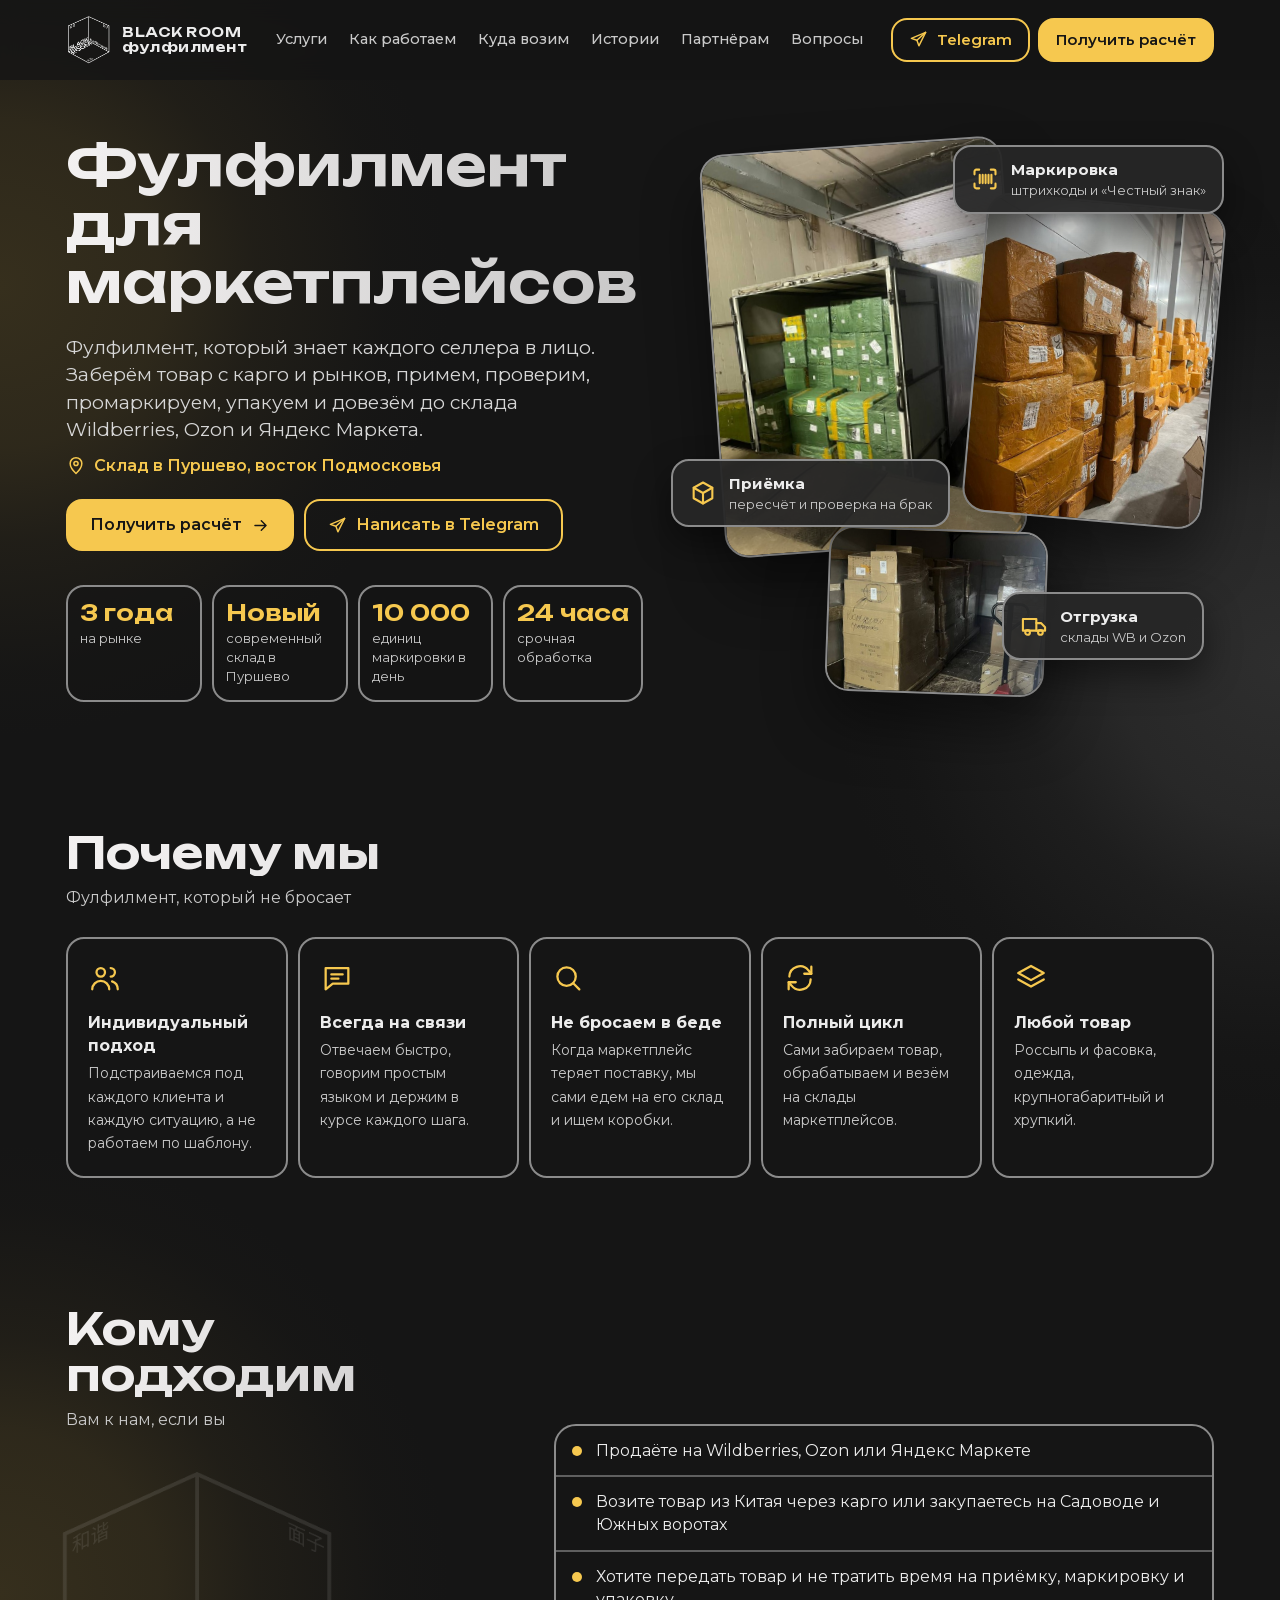
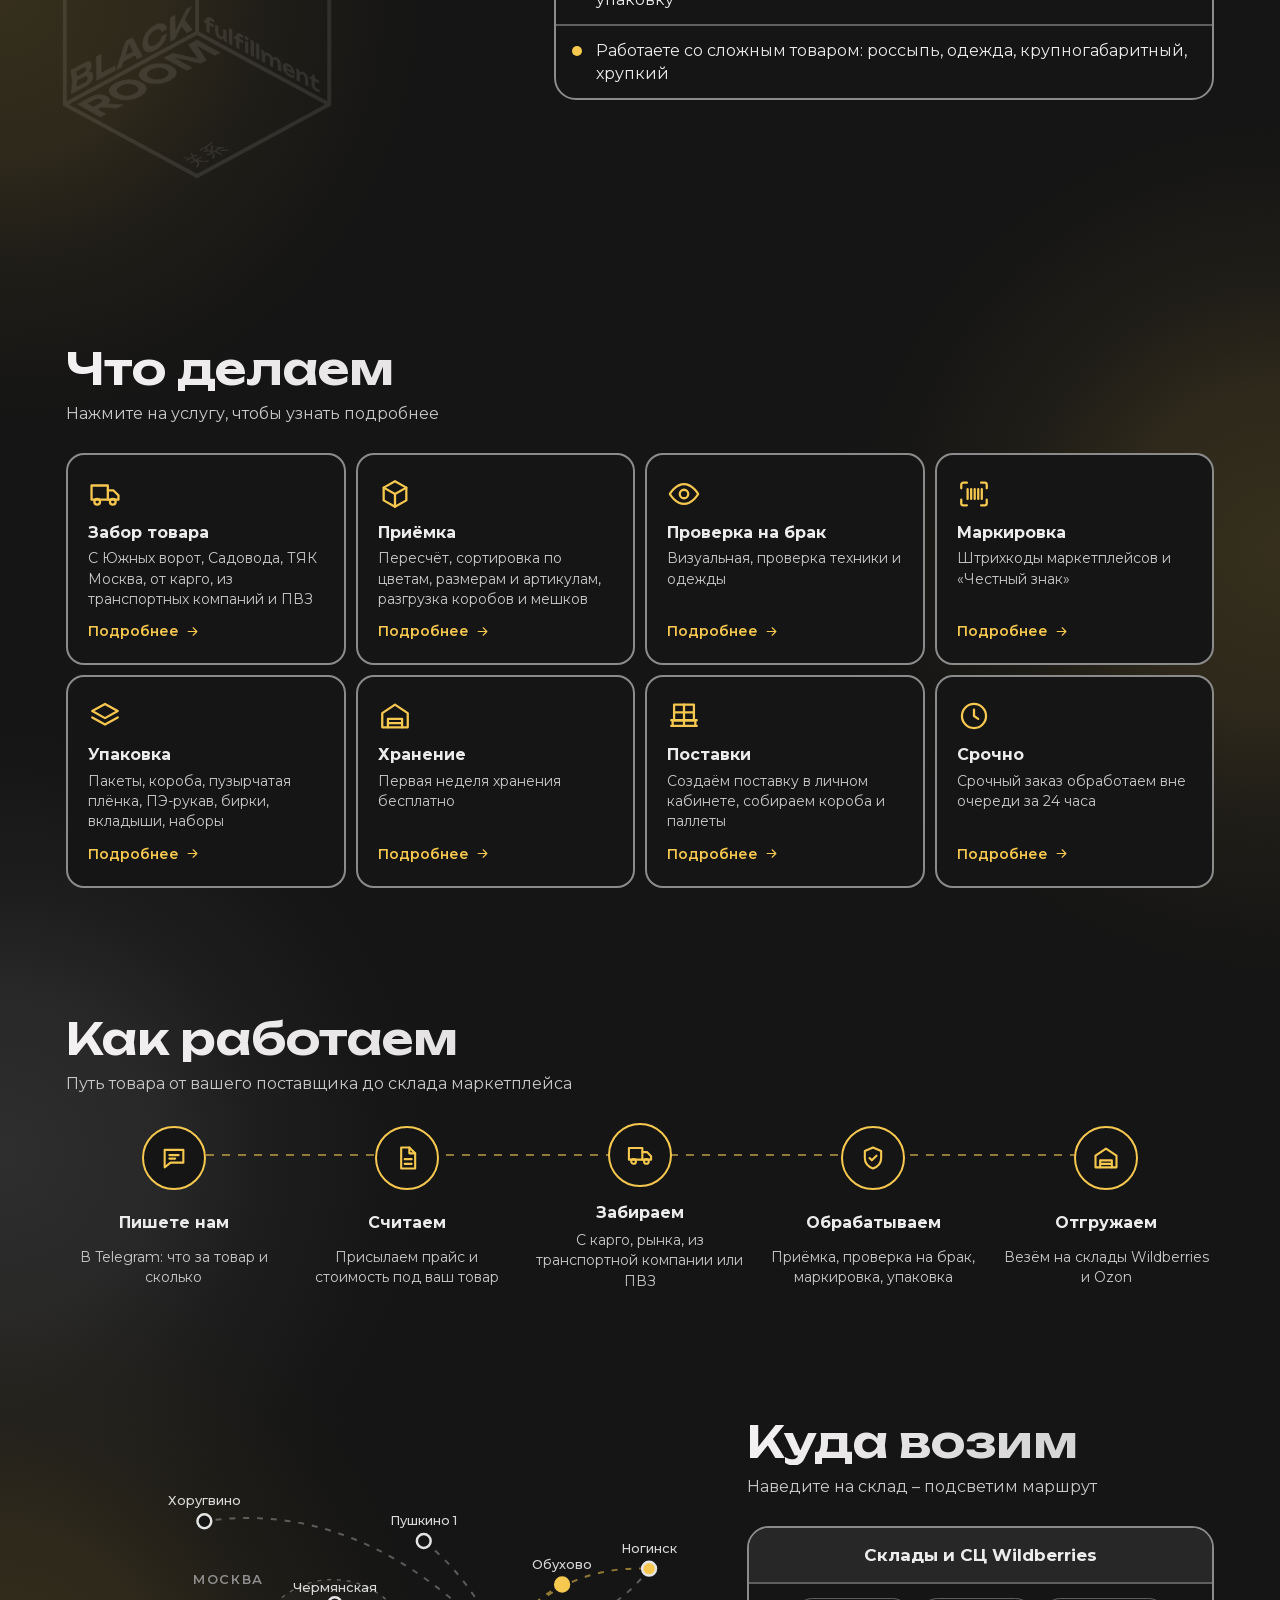
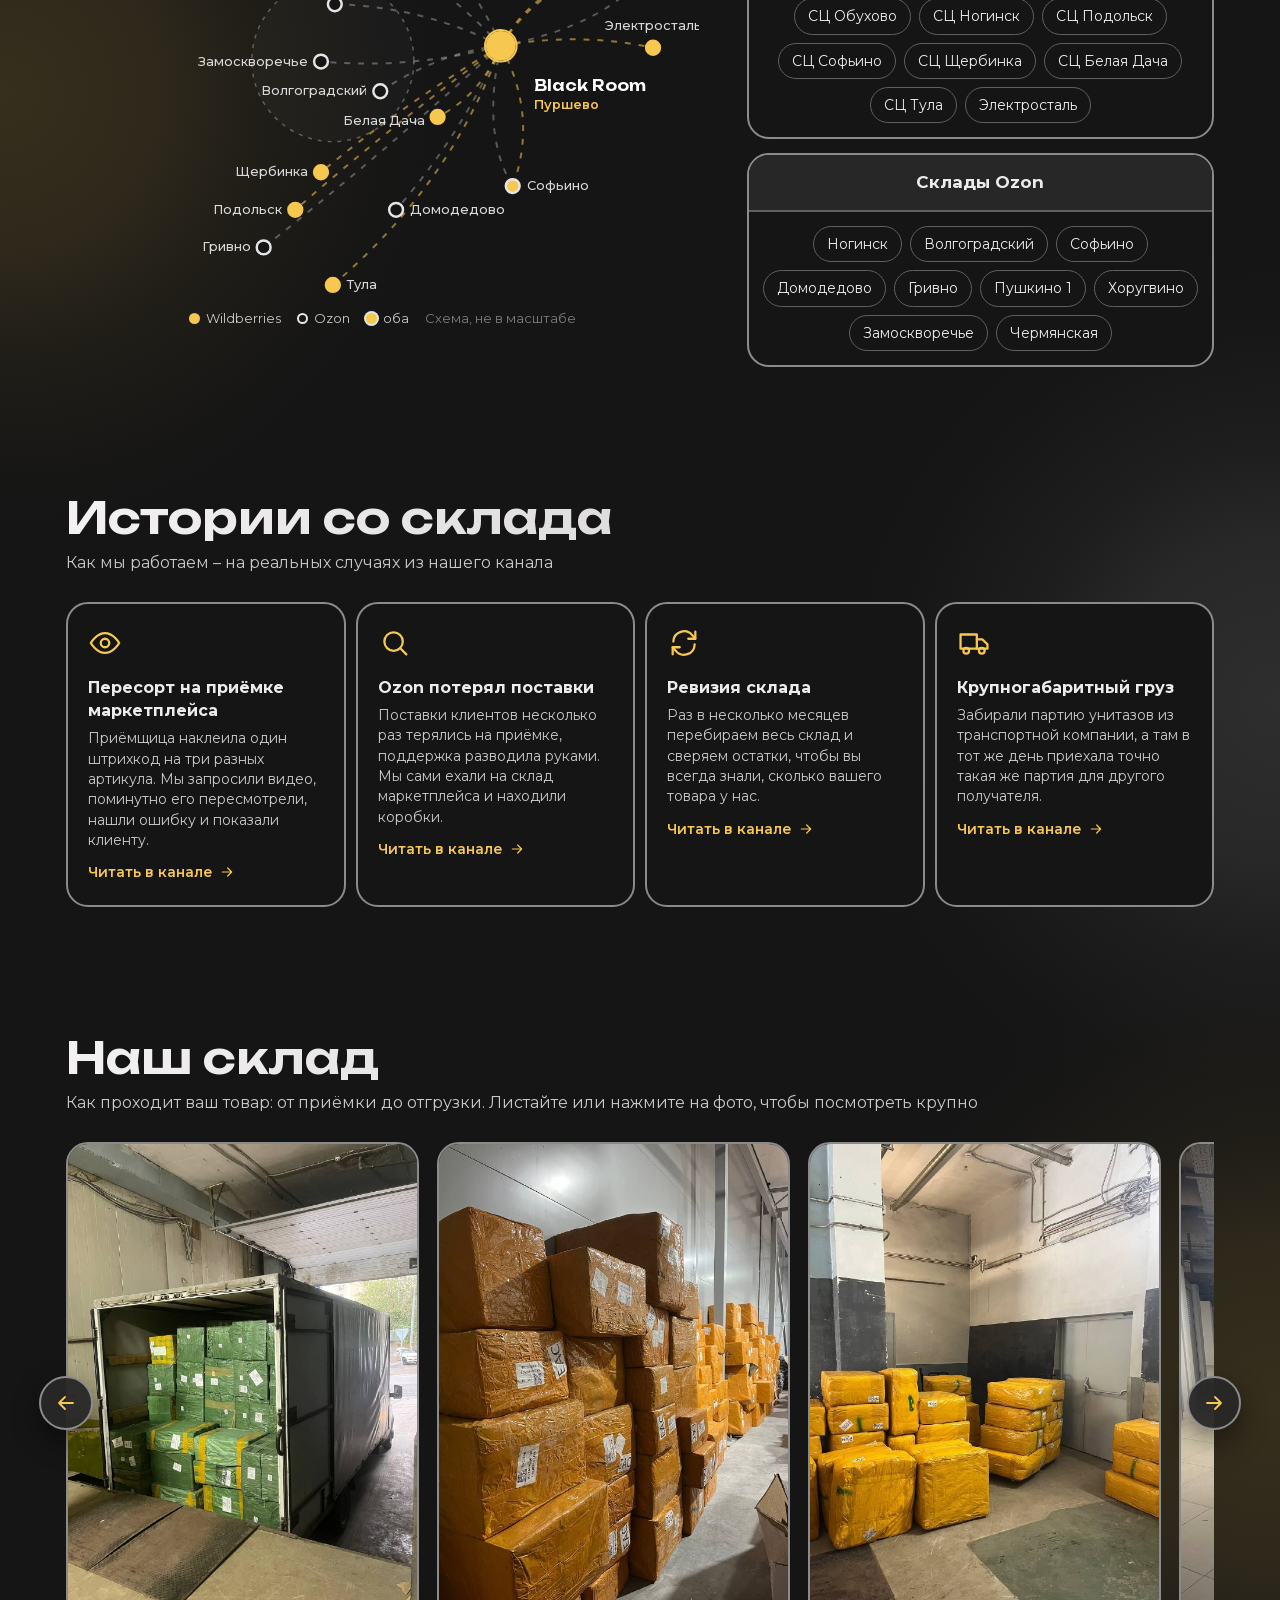
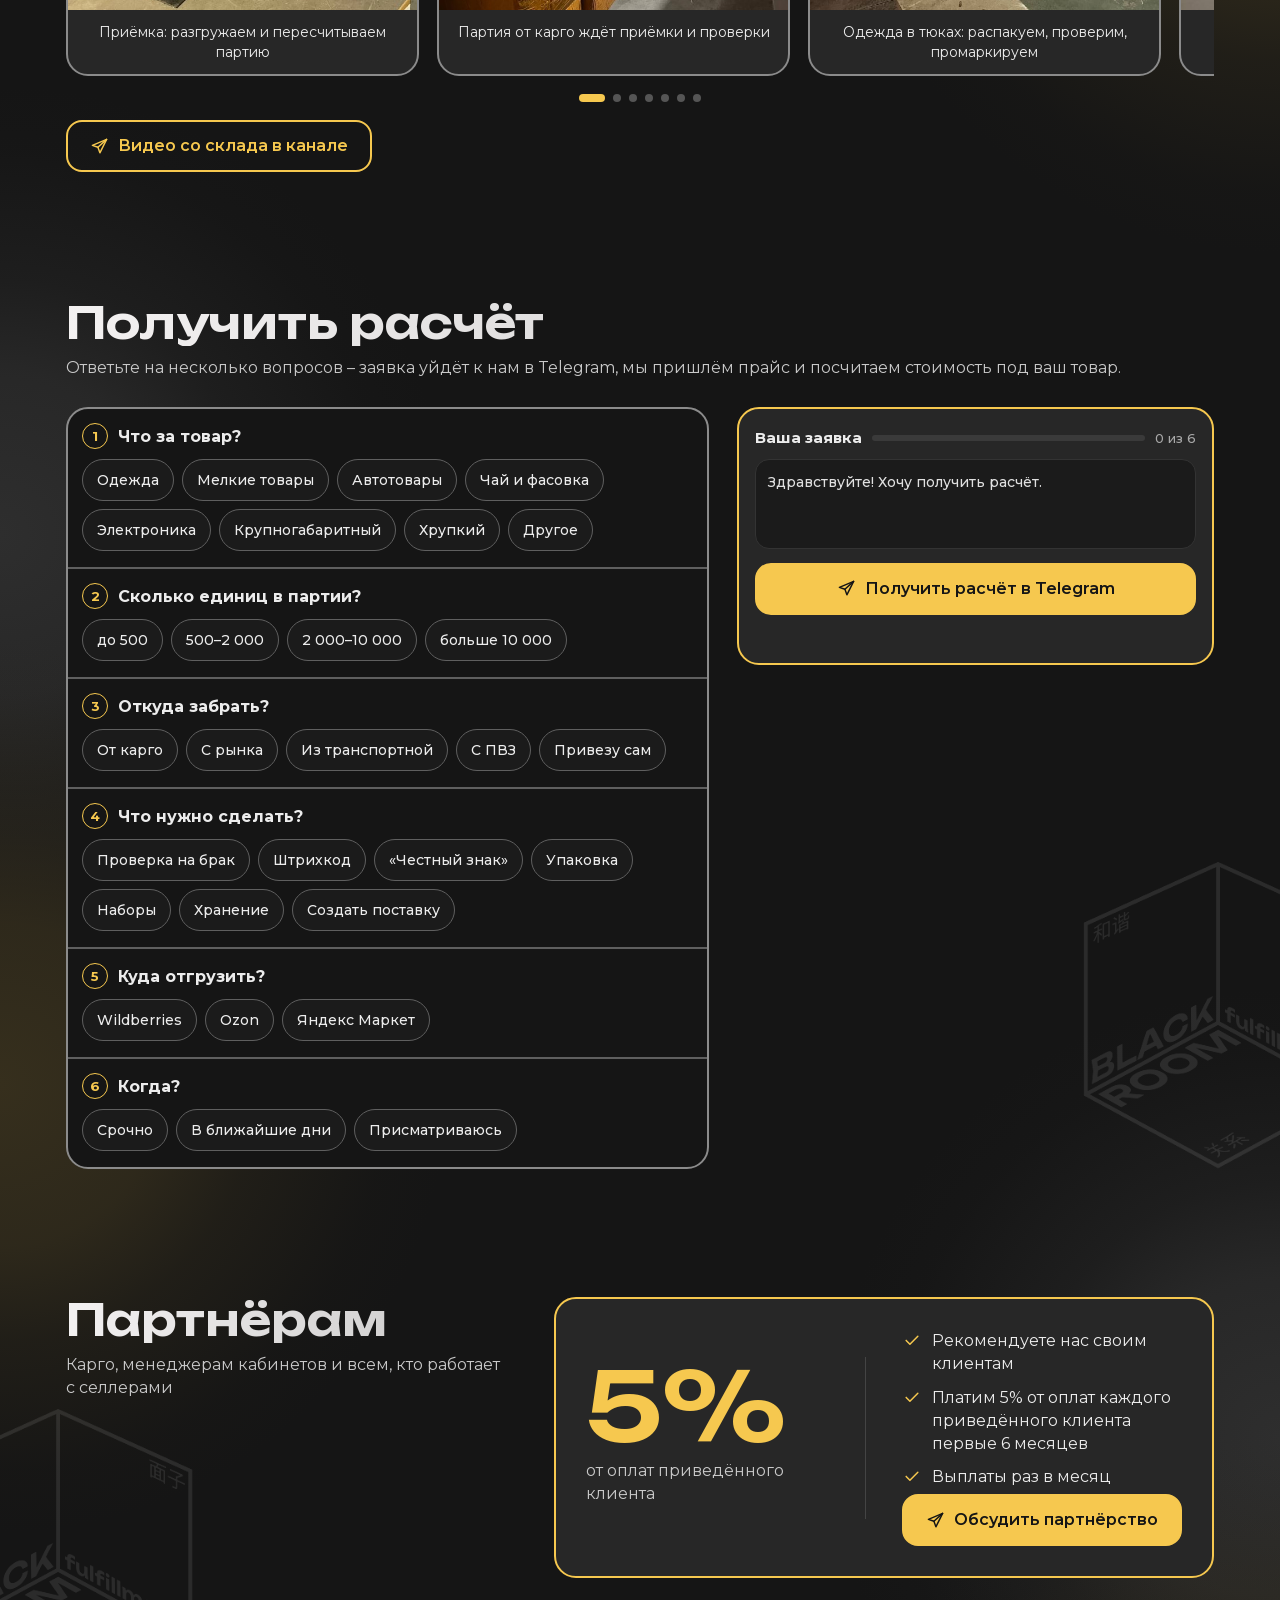
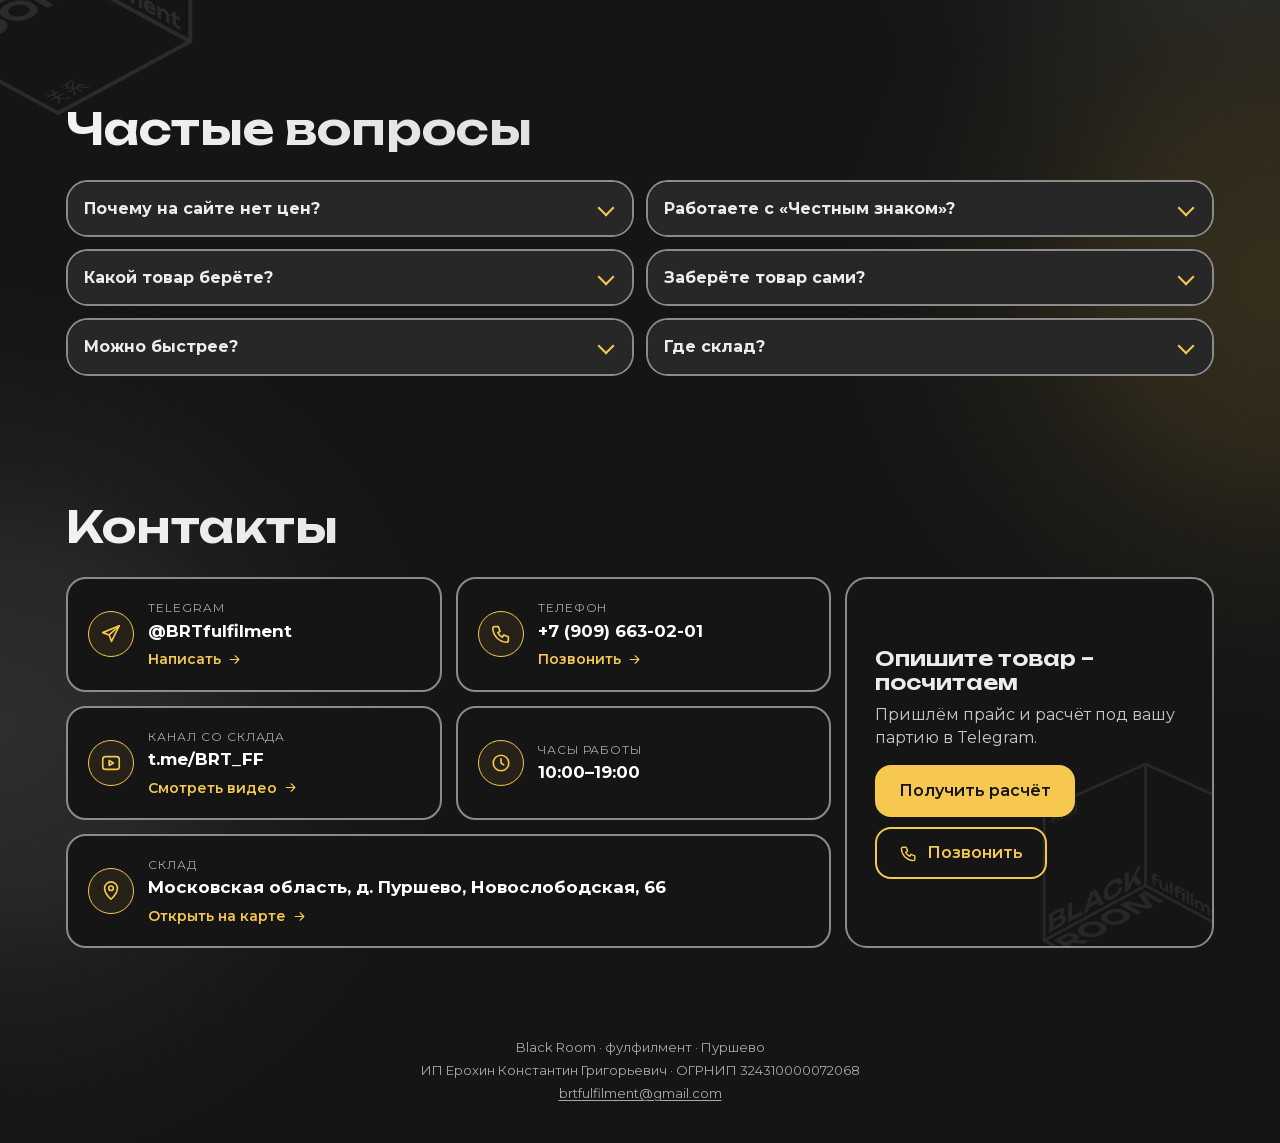
==== commit 41b12cfe: "Подвал: сведения о владельце сайта – ИП, ОГРНИП, e-mail По закону об информации владелец сайта указы" ====
--- a/index.html
+++ b/index.html
@@ -9,10 +9,10 @@
 <meta property="og:title" content="Black Room – фулфилмент для маркетплейсов">
 <meta property="og:description" content="Фулфилмент, который знает каждого селлера в лицо. Заберём товар с карго и рынков, примем, промаркируем, упакуем и довезём до склада WB и Ozon.">
 <meta property="og:type" content="website">
-<meta property="og:url" content="https://anyapodolskaya624-dot.github.io/blackroom/">
+<meta property="og:url" content="https://blackroomteam.ru/">
 <meta property="og:site_name" content="Black Room">
 <meta property="og:locale" content="ru_RU">
-<meta property="og:image" content="https://anyapodolskaya624-dot.github.io/blackroom/img/og.jpg">
+<meta property="og:image" content="https://blackroomteam.ru/img/og.jpg">
 <meta property="og:image:width" content="1200">
 <meta property="og:image:height" content="630">
 <meta property="og:image:alt" content="Black Room – фулфилмент для маркетплейсов">
@@ -20,7 +20,7 @@
 <link rel="icon" type="image/png" href="img/favicon.png">
 <link rel="preload" href="fonts/unbounded-cyrillic.woff2" as="font" type="font/woff2" crossorigin>
 <link rel="preload" href="fonts/montserrat-cyrillic.woff2" as="font" type="font/woff2" crossorigin>
-<link rel="stylesheet" href="style.css?v=15">
+<link rel="stylesheet" href="style.css?v=16">
 <script>document.documentElement.classList.add("js")</script>
 </head>
 <body>
@@ -423,7 +423,11 @@
       </div>
     </section>
 
-    <footer>Black Room · фулфилмент · Пуршево</footer>
+    <footer>
+      <div>Black Room · фулфилмент · Пуршево</div>
+      <div><span>ИП Ерохин Константин Григорьевич</span> · <span>ОГРНИП 324310000072068</span></div>
+      <div><a href="mailto:brtfulfilment@gmail.com">brtfulfilment@gmail.com</a></div>
+    </footer>
   </main>
 
   <nav class="bar" id="bar">
--- a/style.css
+++ b/style.css
@@ -244,6 +244,9 @@
 .cta > *:not(.cta-logo){position:relative}
 .cta-logo{position:absolute;right:-50px;bottom:-60px;width:230px;opacity:.08;pointer-events:none}
 footer{color:var(--muted);font-size:13px;text-align:center;padding:26px 0 10px}
+footer div+div{margin-top:4px}
+footer span{white-space:nowrap}
+footer a{color:inherit;text-decoration:underline;text-underline-offset:2px}
 
 /* нижняя панель на телефоне */
 .bar{position:fixed;left:10px;right:10px;bottom:calc(10px + env(safe-area-inset-bottom));z-index:30;display:flex;gap:8px;padding:7px;border-radius:20px;
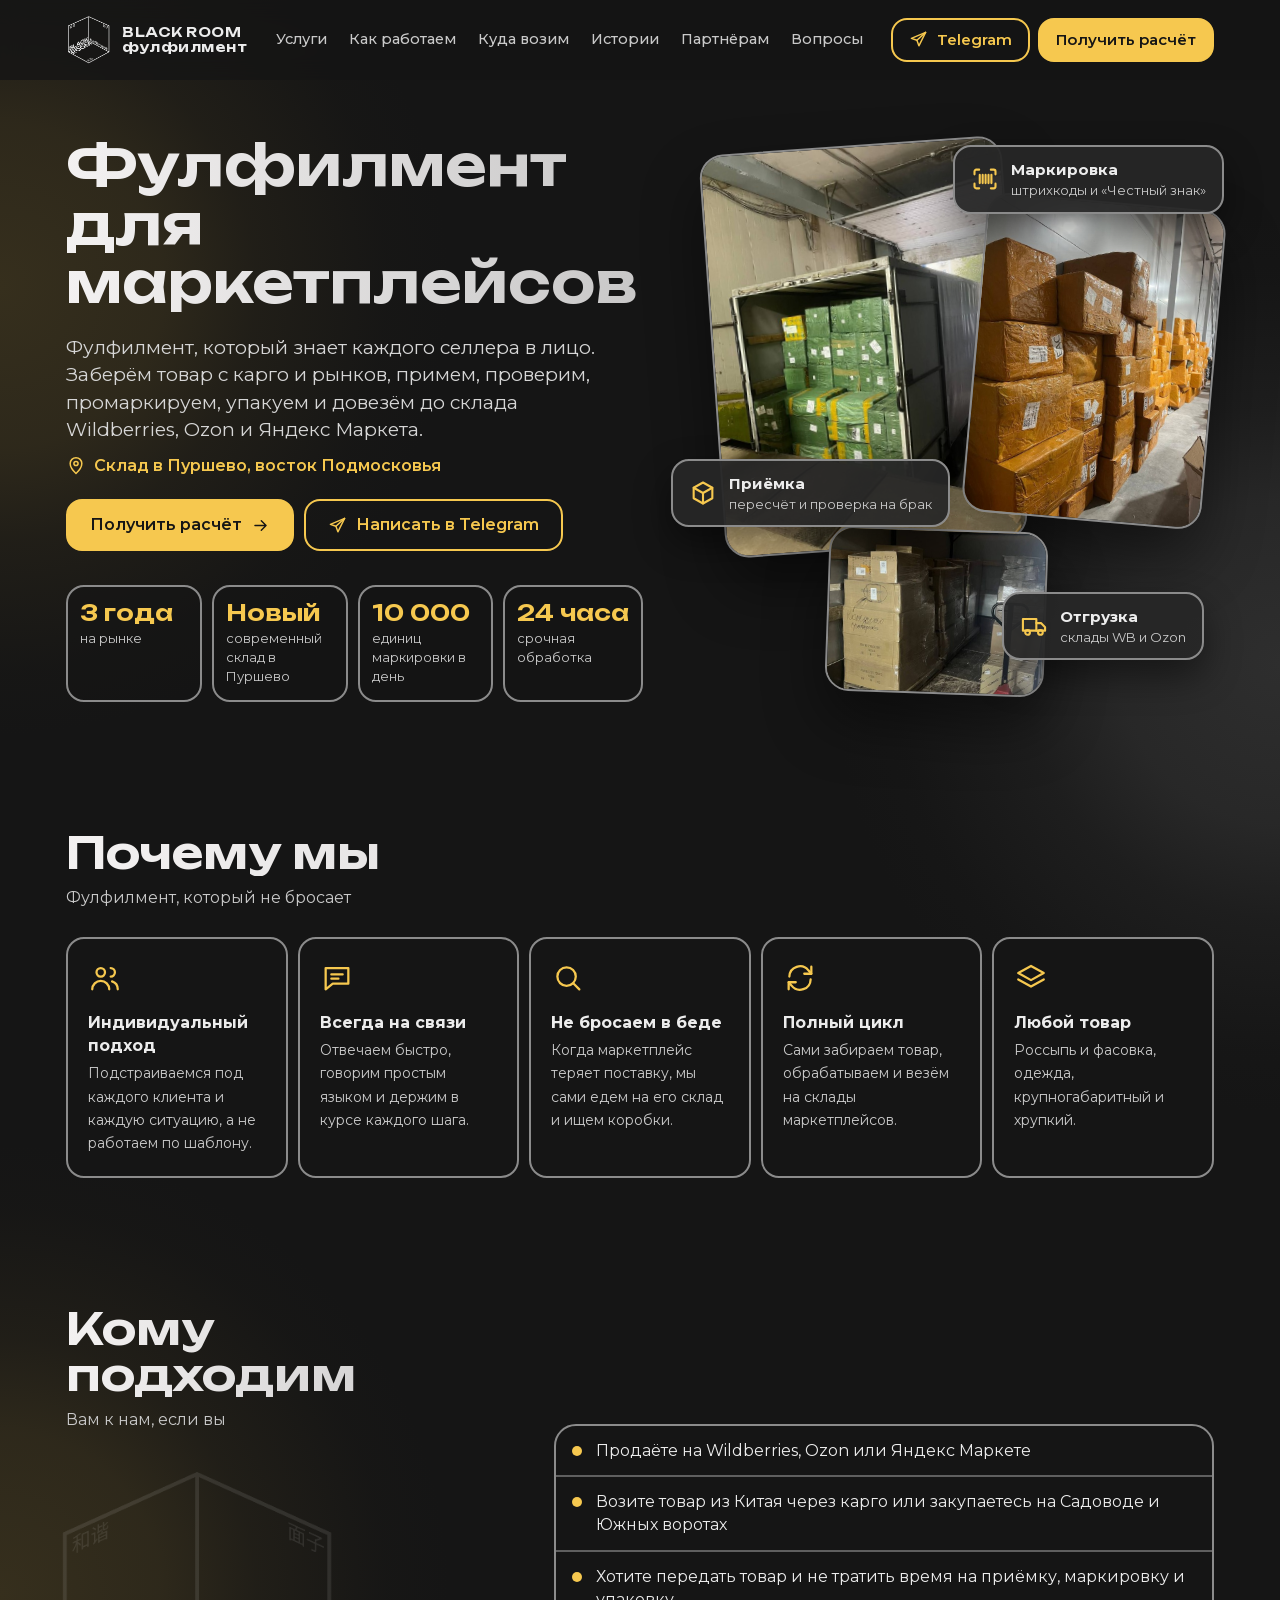
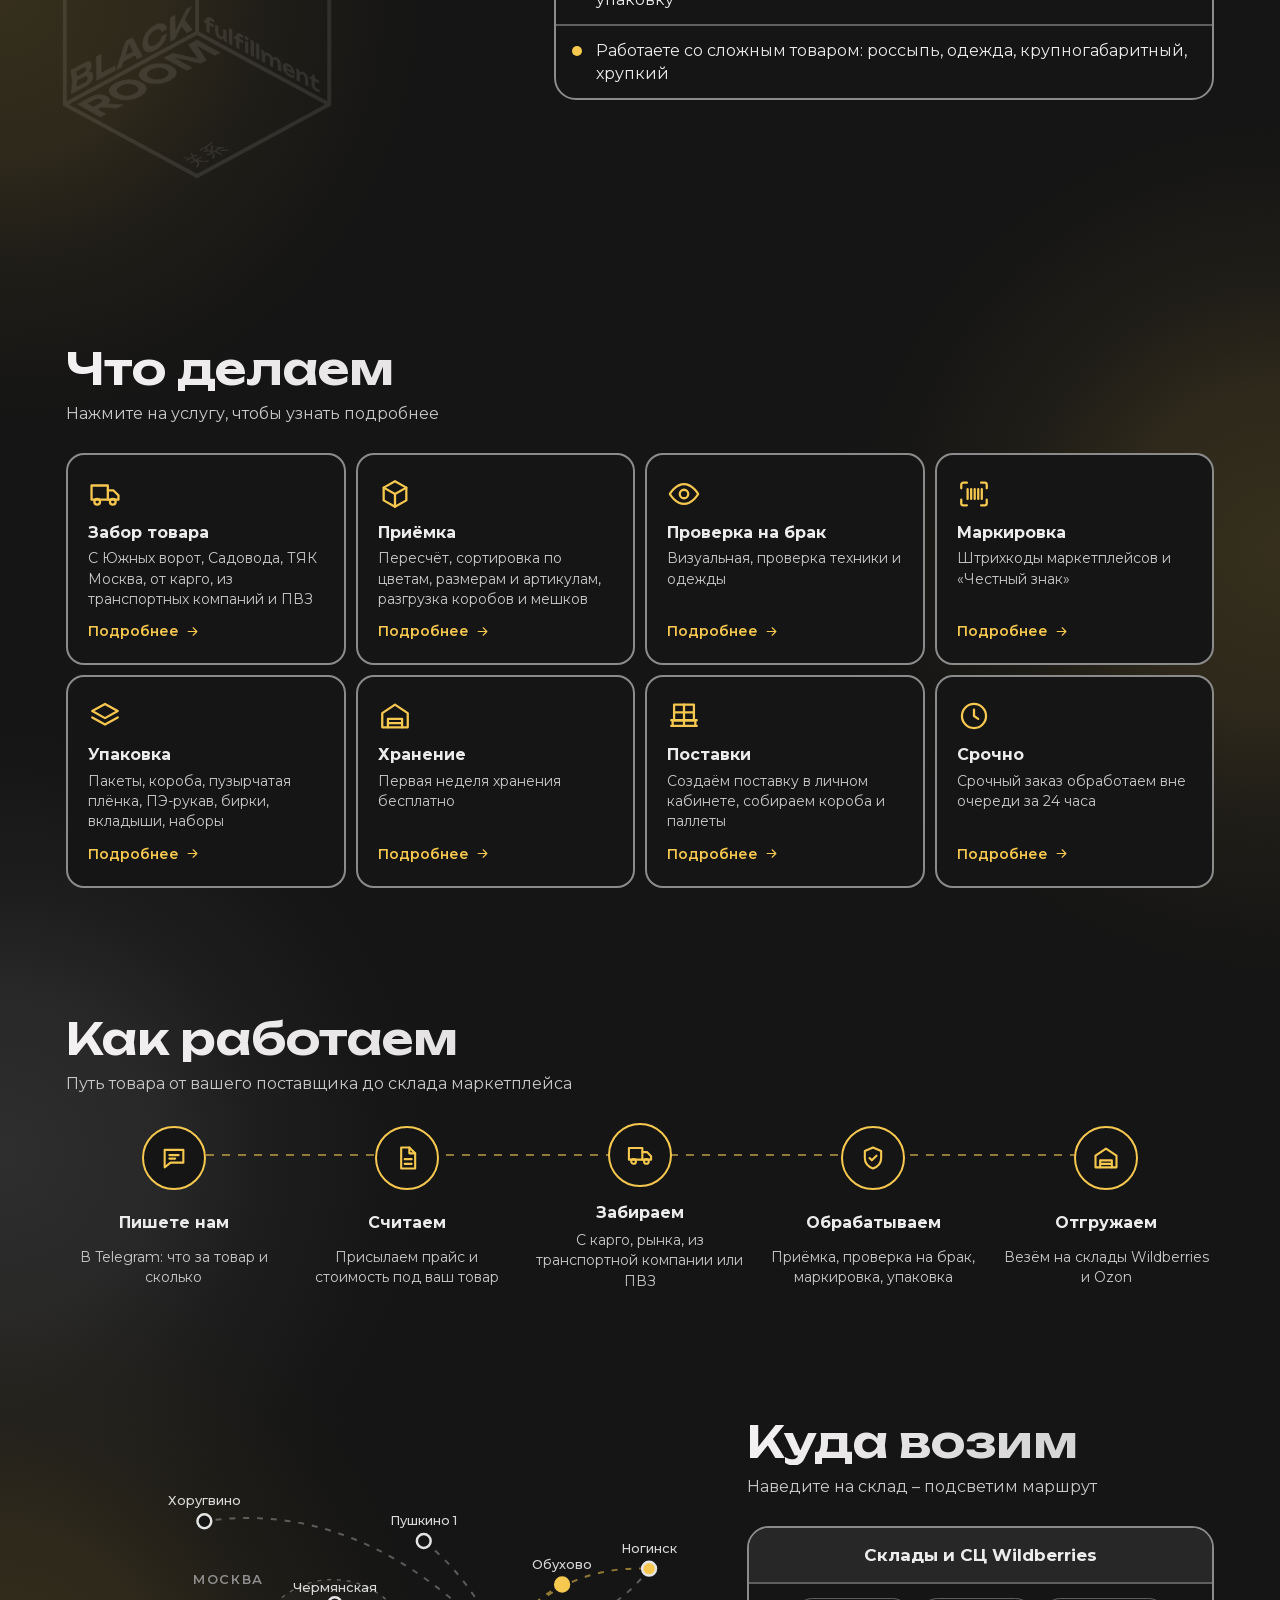
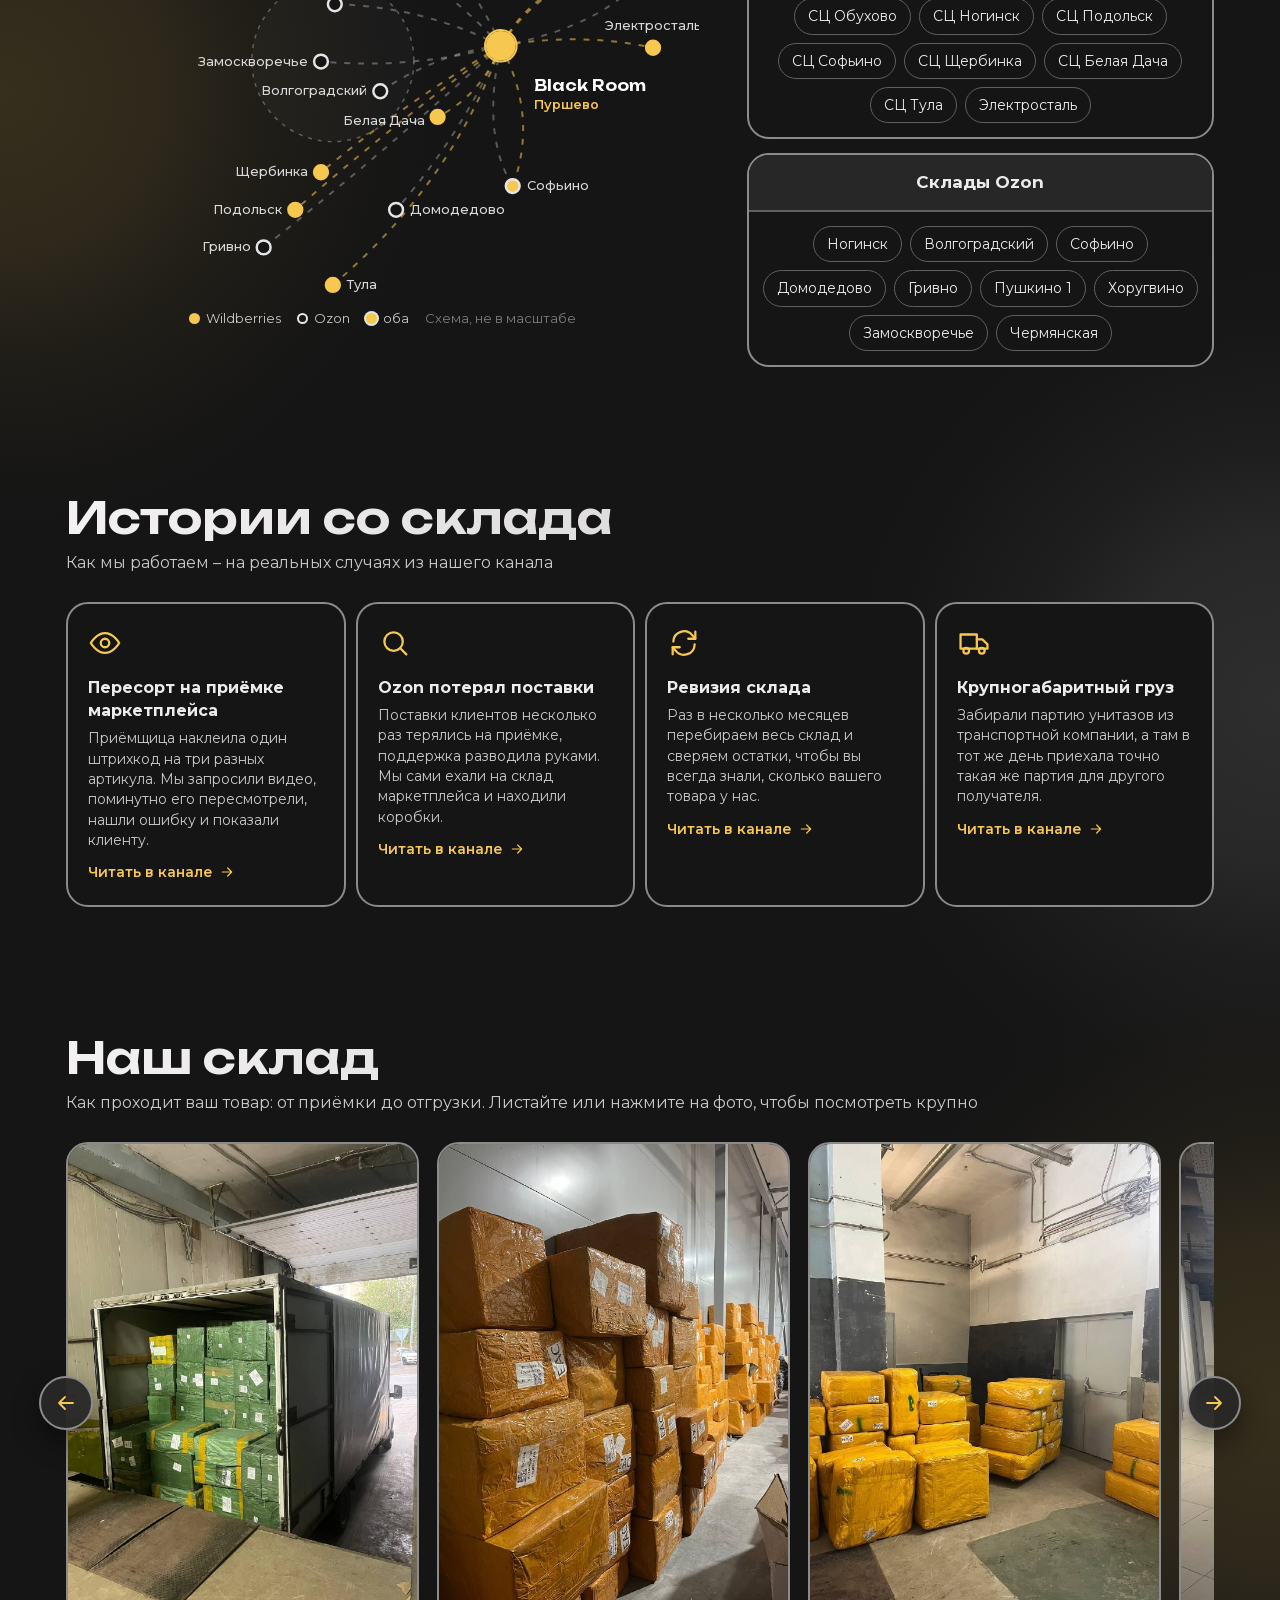
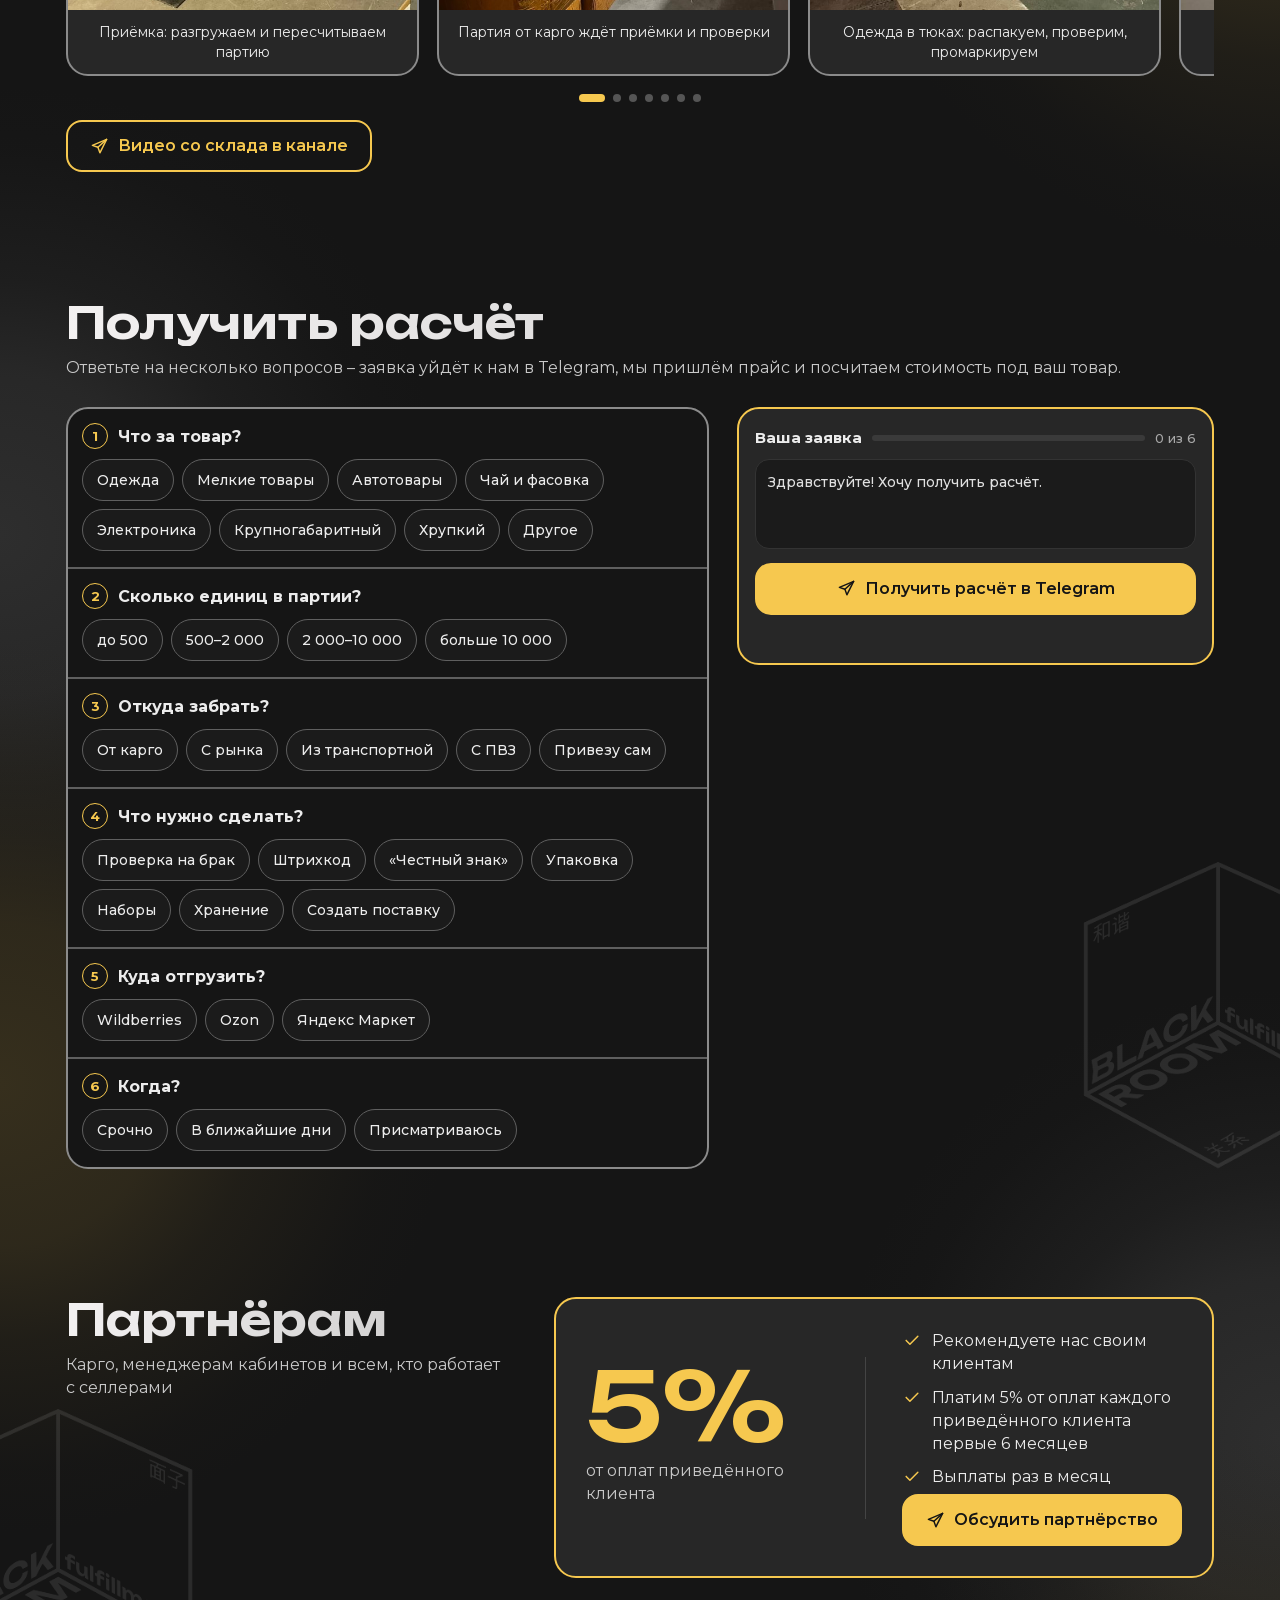
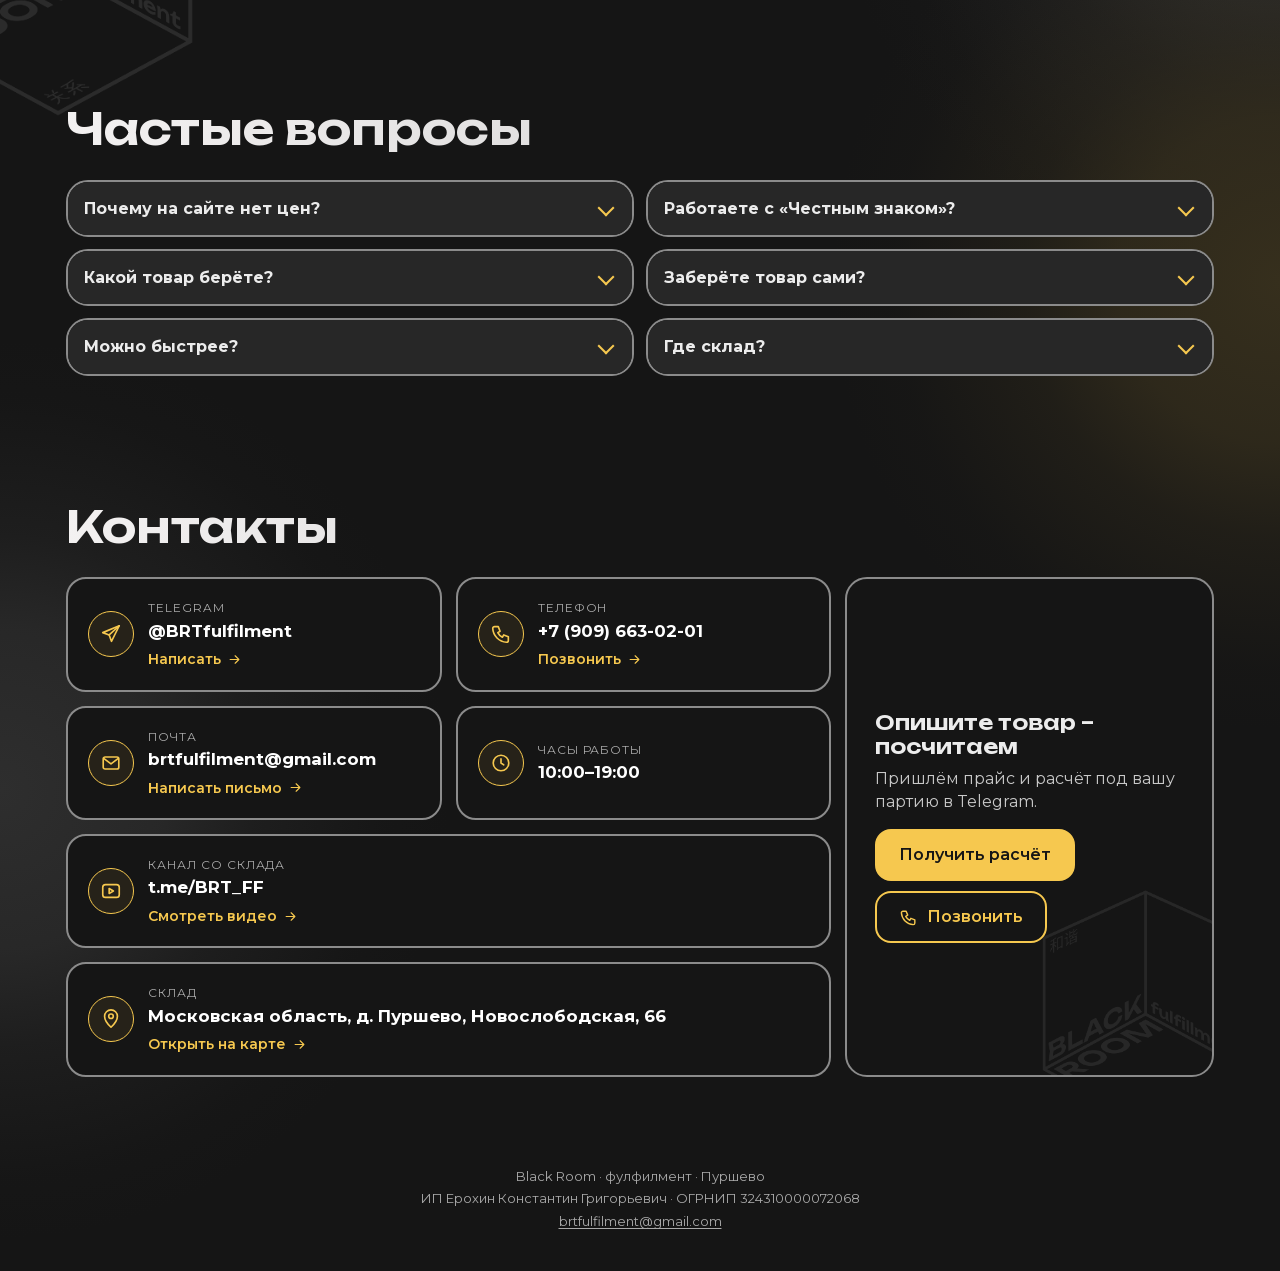
==== commit 4934f442: "Контакты: карточка почты; превью ссылки с «фулфилмент» по-русски Почта – ещё один способ связи, пока" ====
--- a/index.html
+++ b/index.html
@@ -12,7 +12,7 @@
 <meta property="og:url" content="https://blackroomteam.ru/">
 <meta property="og:site_name" content="Black Room">
 <meta property="og:locale" content="ru_RU">
-<meta property="og:image" content="https://blackroomteam.ru/img/og.jpg">
+<meta property="og:image" content="https://blackroomteam.ru/img/og.jpg?v=2">
 <meta property="og:image:width" content="1200">
 <meta property="og:image:height" content="630">
 <meta property="og:image:alt" content="Black Room – фулфилмент для маркетплейсов">
@@ -34,7 +34,8 @@
     <symbol id="i-box" viewBox="0 0 24 24"><path d="M12 3l8 4.5v9L12 21l-8-4.5v-9z"/><path d="M4 7.5l8 4.5 8-4.5M12 12v9"/></symbol>
     <symbol id="i-barcode" viewBox="0 0 24 24"><path d="M3 8V5.5A1.5 1.5 0 014.5 4H7M17 4h2.5A1.5 1.5 0 0121 5.5V8M21 16v2.5a1.5 1.5 0 01-1.5 1.5H17M7 20H4.5A1.5 1.5 0 013 18.5V16"/><path d="M7.5 8.5v7M10 8.5v7M12.5 8.5v7M15 8.5v7M17.5 8.5v7"/></symbol>
     <symbol id="i-shield" viewBox="0 0 24 24"><path d="M12 3l7 3v6c0 4.5-3 7.5-7 9-4-1.5-7-4.5-7-9V6z"/><path d="M9 12l2 2 4-4"/></symbol>
-    <symbol id="i-clock" viewBox="0 0 24 24"><circle cx="12" cy="12" r="8.5"/><path d="M12 7.5V12l3 2"/></symbol>
+    <symbol id="i-mail" viewBox="0 0 24 24"><rect x="3.5" y="5.5" width="17" height="13" rx="2"/><path d="M4 7l8 6 8-6"/></symbol>
+<symbol id="i-clock" viewBox="0 0 24 24"><circle cx="12" cy="12" r="8.5"/><path d="M12 7.5V12l3 2"/></symbol>
     <symbol id="i-people" viewBox="0 0 24 24"><circle cx="9" cy="8" r="3"/><path d="M3 20c0-3.3 2.7-6 6-6s6 2.7 6 6"/><path d="M16 5a3 3 0 010 6M21 20c0-2.6-1.7-4.8-4-5.6"/></symbol>
     <symbol id="i-search" viewBox="0 0 24 24"><circle cx="11" cy="11" r="6.5"/><path d="M20 20l-4.3-4.3"/></symbol>
     <symbol id="i-cycle" viewBox="0 0 24 24"><path d="M4.5 11a7.5 7.5 0 0113.4-4.4L20 9"/><path d="M20 4v5h-5"/><path d="M19.5 13a7.5 7.5 0 01-13.4 4.4L4 15"/><path d="M4 20v-5h5"/></symbol>
@@ -401,12 +402,15 @@
           <a class="ccard rv" href="tel:+79096630201">
             <span class="ci"><svg class="ic"><use href="#i-phone"/></svg></span>
             <span class="ct"><span class="cl">Телефон</span><b>+7 (909) 663-02-01</b><i>Позвонить<svg class="ic"><use href="#i-arrow"/></svg></i></span></a>
-          <a class="ccard rv" href="https://t.me/BRT_FF" target="_blank" rel="noopener">
-            <span class="ci"><svg class="ic"><use href="#i-play"/></svg></span>
-            <span class="ct"><span class="cl">Канал со склада</span><b>t.me/BRT_FF</b><i>Смотреть видео<svg class="ic"><use href="#i-arrow"/></svg></i></span></a>
+          <a class="ccard rv" href="mailto:brtfulfilment@gmail.com">
+            <span class="ci"><svg class="ic"><use href="#i-mail"/></svg></span>
+            <span class="ct"><span class="cl">Почта</span><b>brtfulfilment@gmail.com</b><i>Написать письмо<svg class="ic"><use href="#i-arrow"/></svg></i></span></a>
           <div class="ccard rv">
             <span class="ci"><svg class="ic"><use href="#i-clock"/></svg></span>
             <span class="ct"><span class="cl">Часы работы</span><b>10:00–19:00</b></span></div>
+          <a class="ccard wide rv" href="https://t.me/BRT_FF" target="_blank" rel="noopener">
+            <span class="ci"><svg class="ic"><use href="#i-play"/></svg></span>
+            <span class="ct"><span class="cl">Канал со склада</span><b>t.me/BRT_FF</b><i>Смотреть видео<svg class="ic"><use href="#i-arrow"/></svg></i></span></a>
           <a class="ccard wide rv" href="https://yandex.ru/maps/?text=%D0%9F%D1%83%D1%80%D1%88%D0%B5%D0%B2%D0%BE%2C%20%D0%9D%D0%BE%D0%B2%D0%BE%D1%81%D0%BB%D0%BE%D0%B1%D0%BE%D0%B4%D1%81%D0%BA%D0%B0%D1%8F%2C%2066" target="_blank" rel="noopener">
             <span class="ci"><svg class="ic"><use href="#i-pin"/></svg></span>
             <span class="ct"><span class="cl">Склад</span><b>Московская область, д. Пуршево, Новослободская, 66</b><i>Открыть на карте<svg class="ic"><use href="#i-arrow"/></svg></i></span></a>
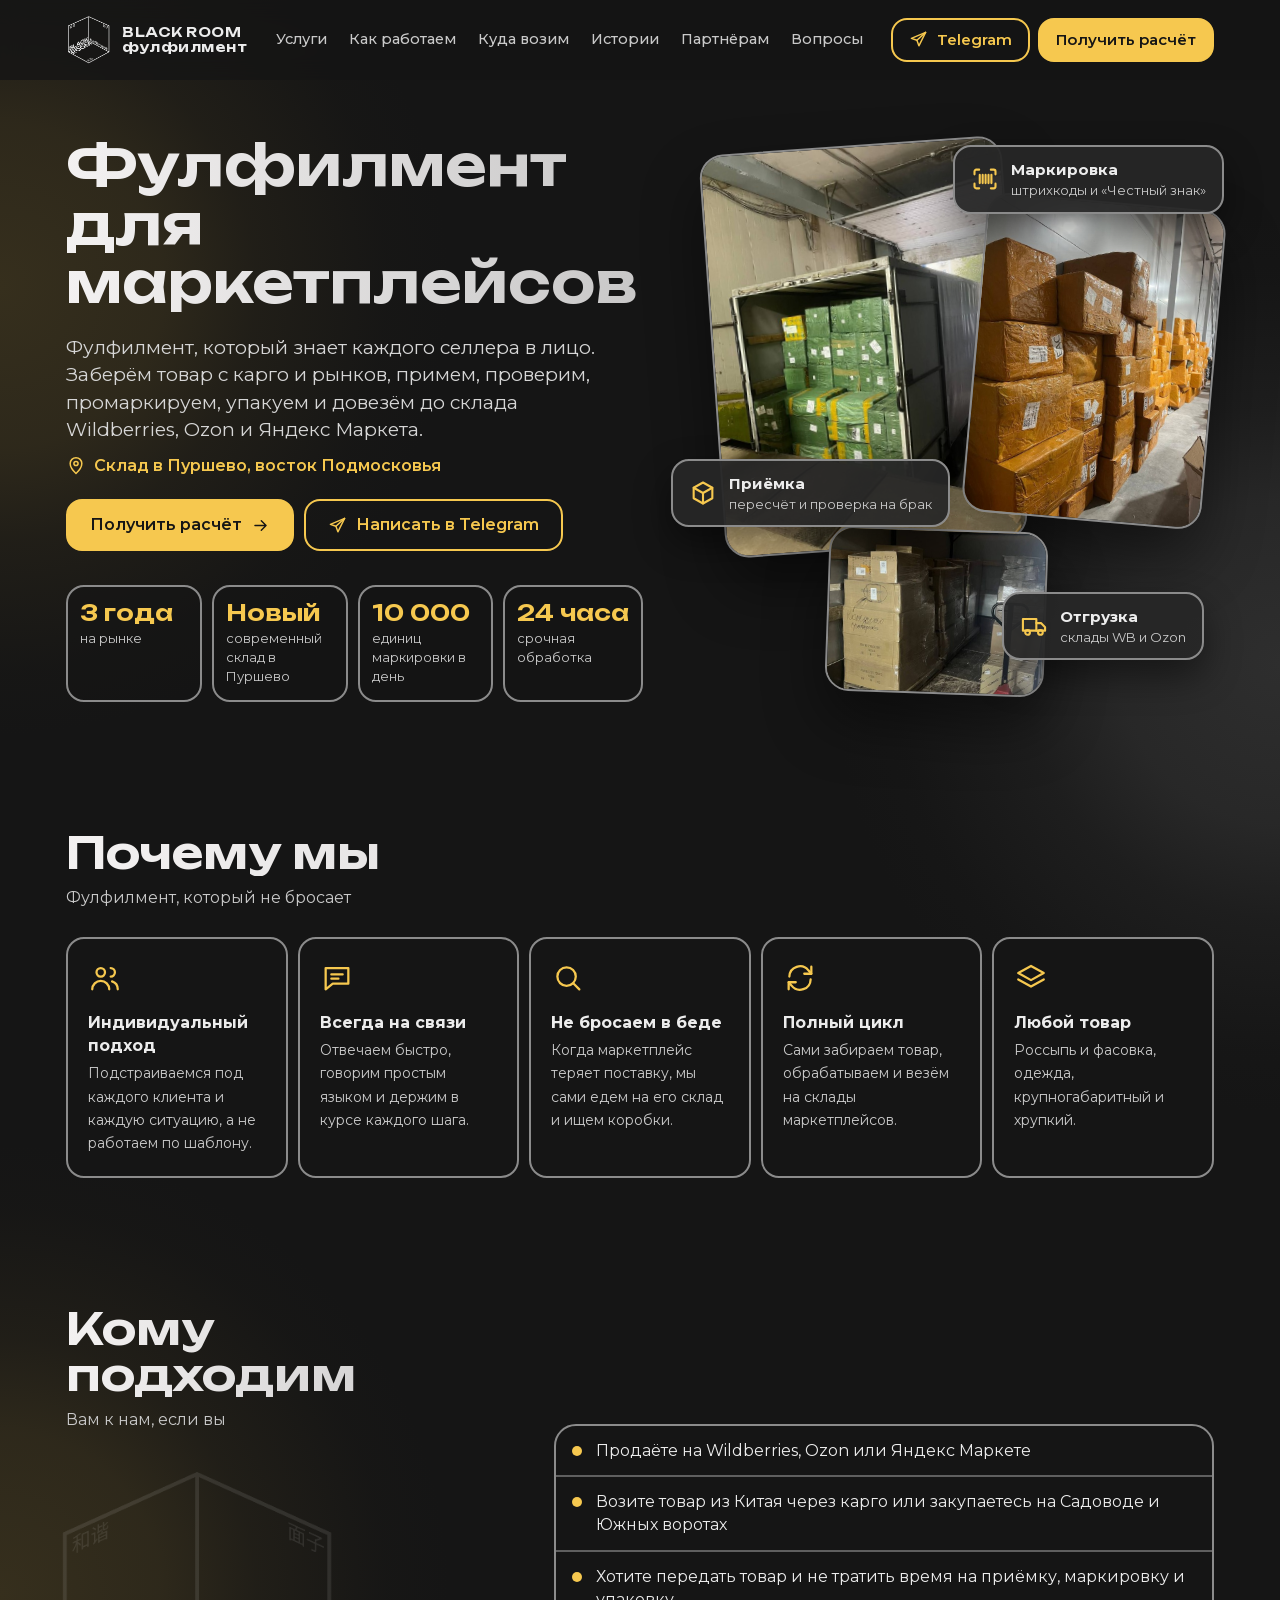
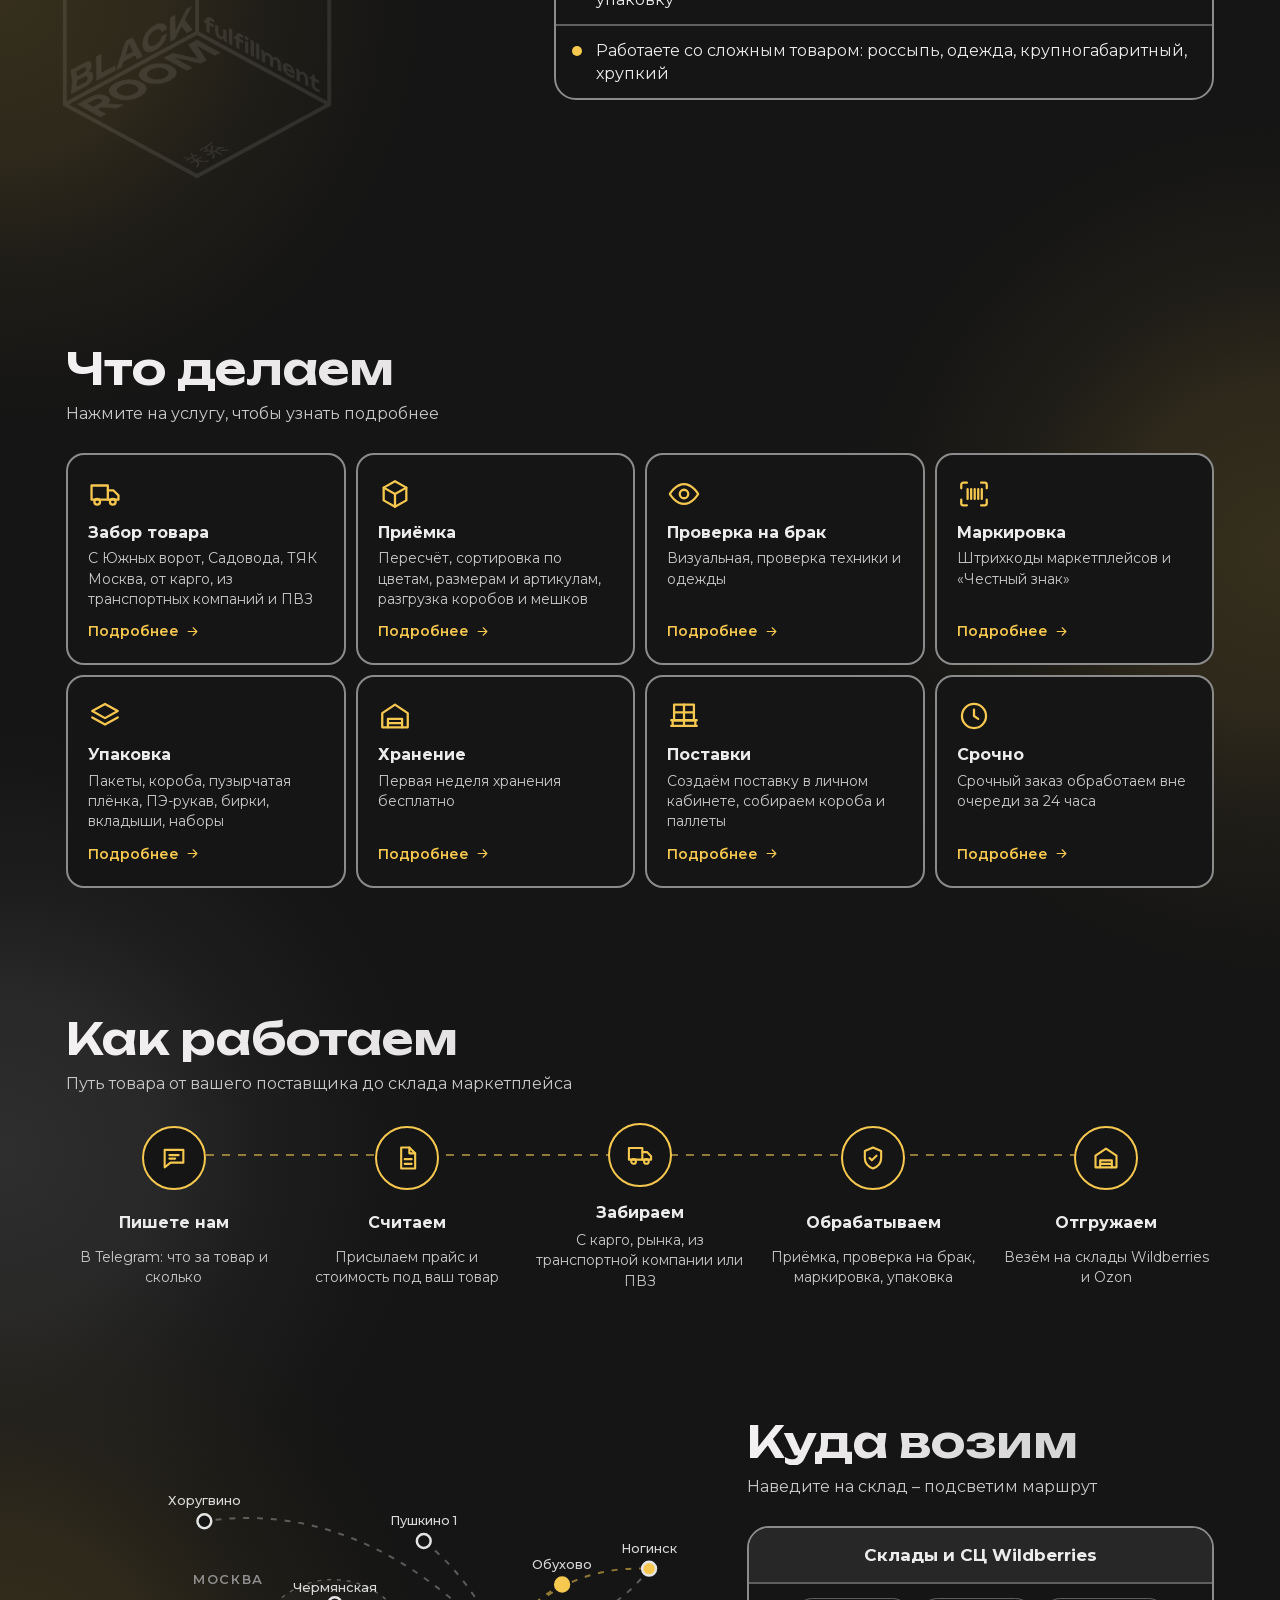
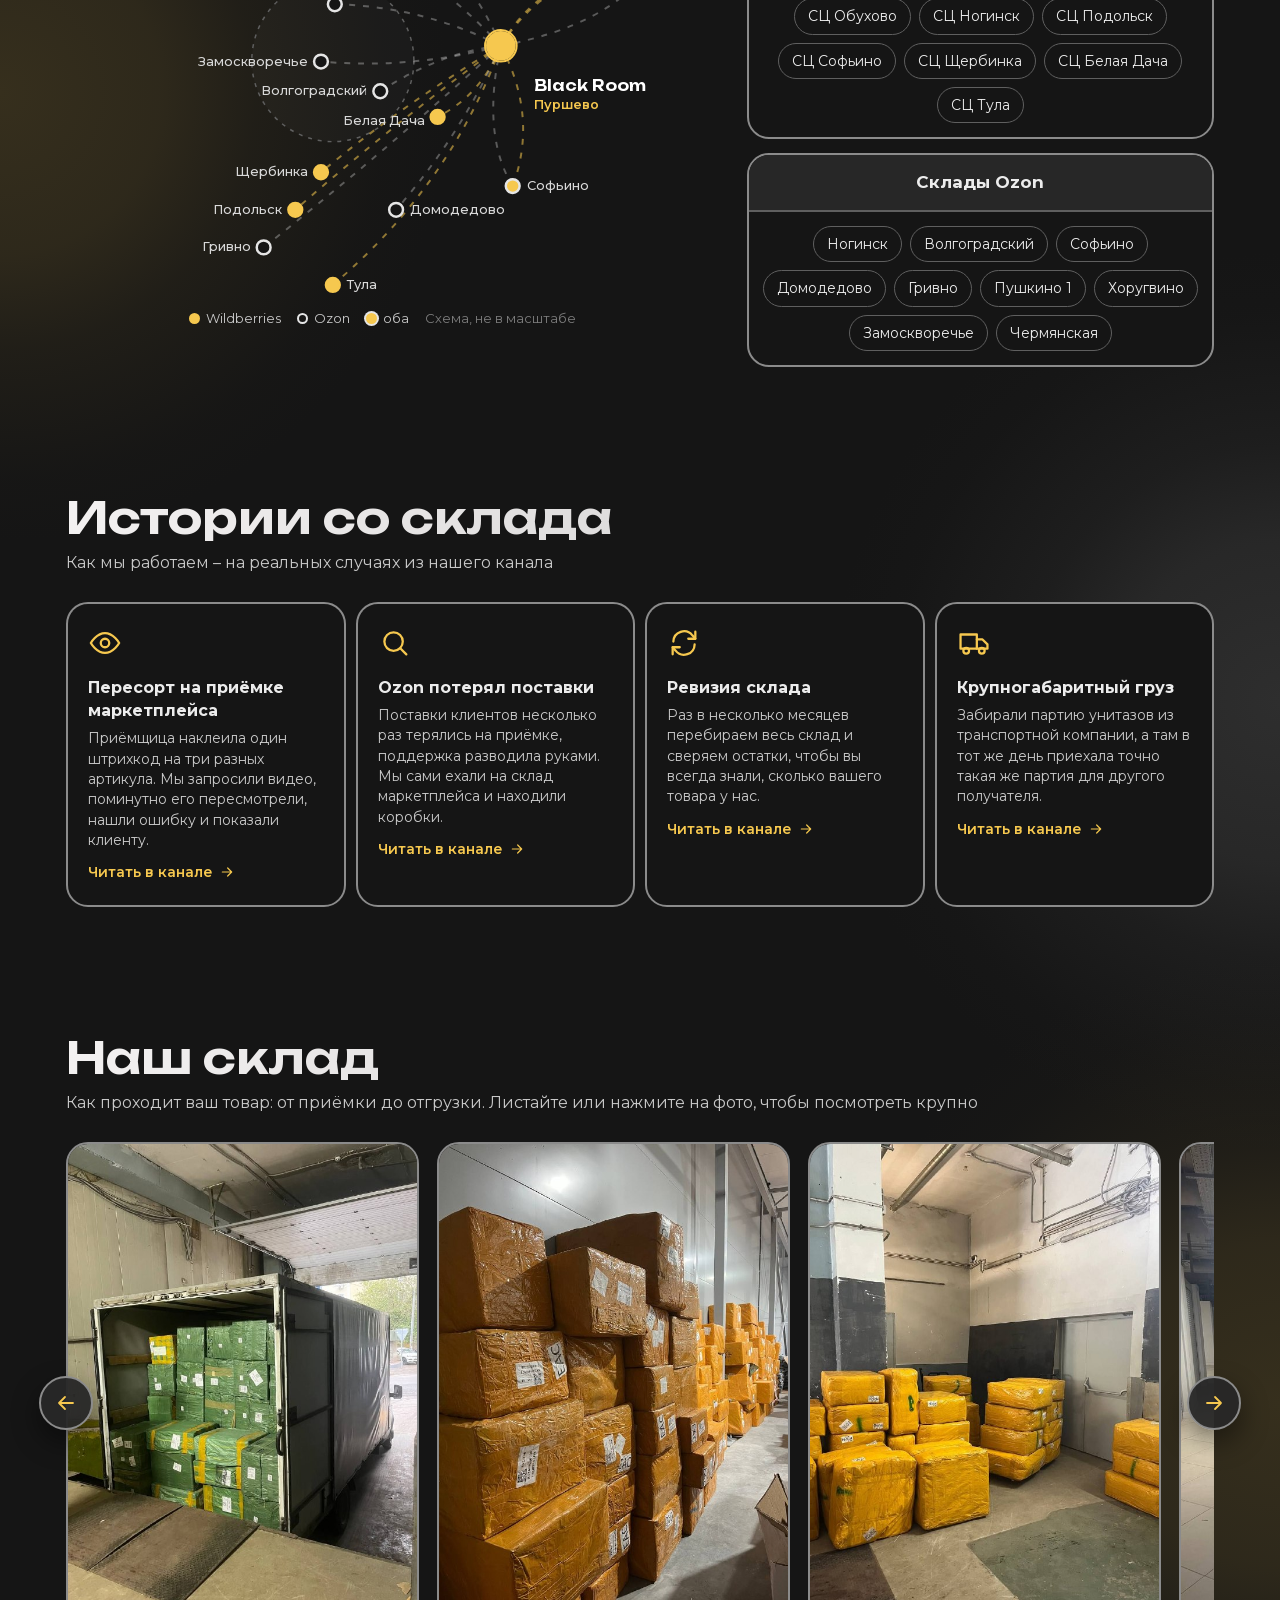
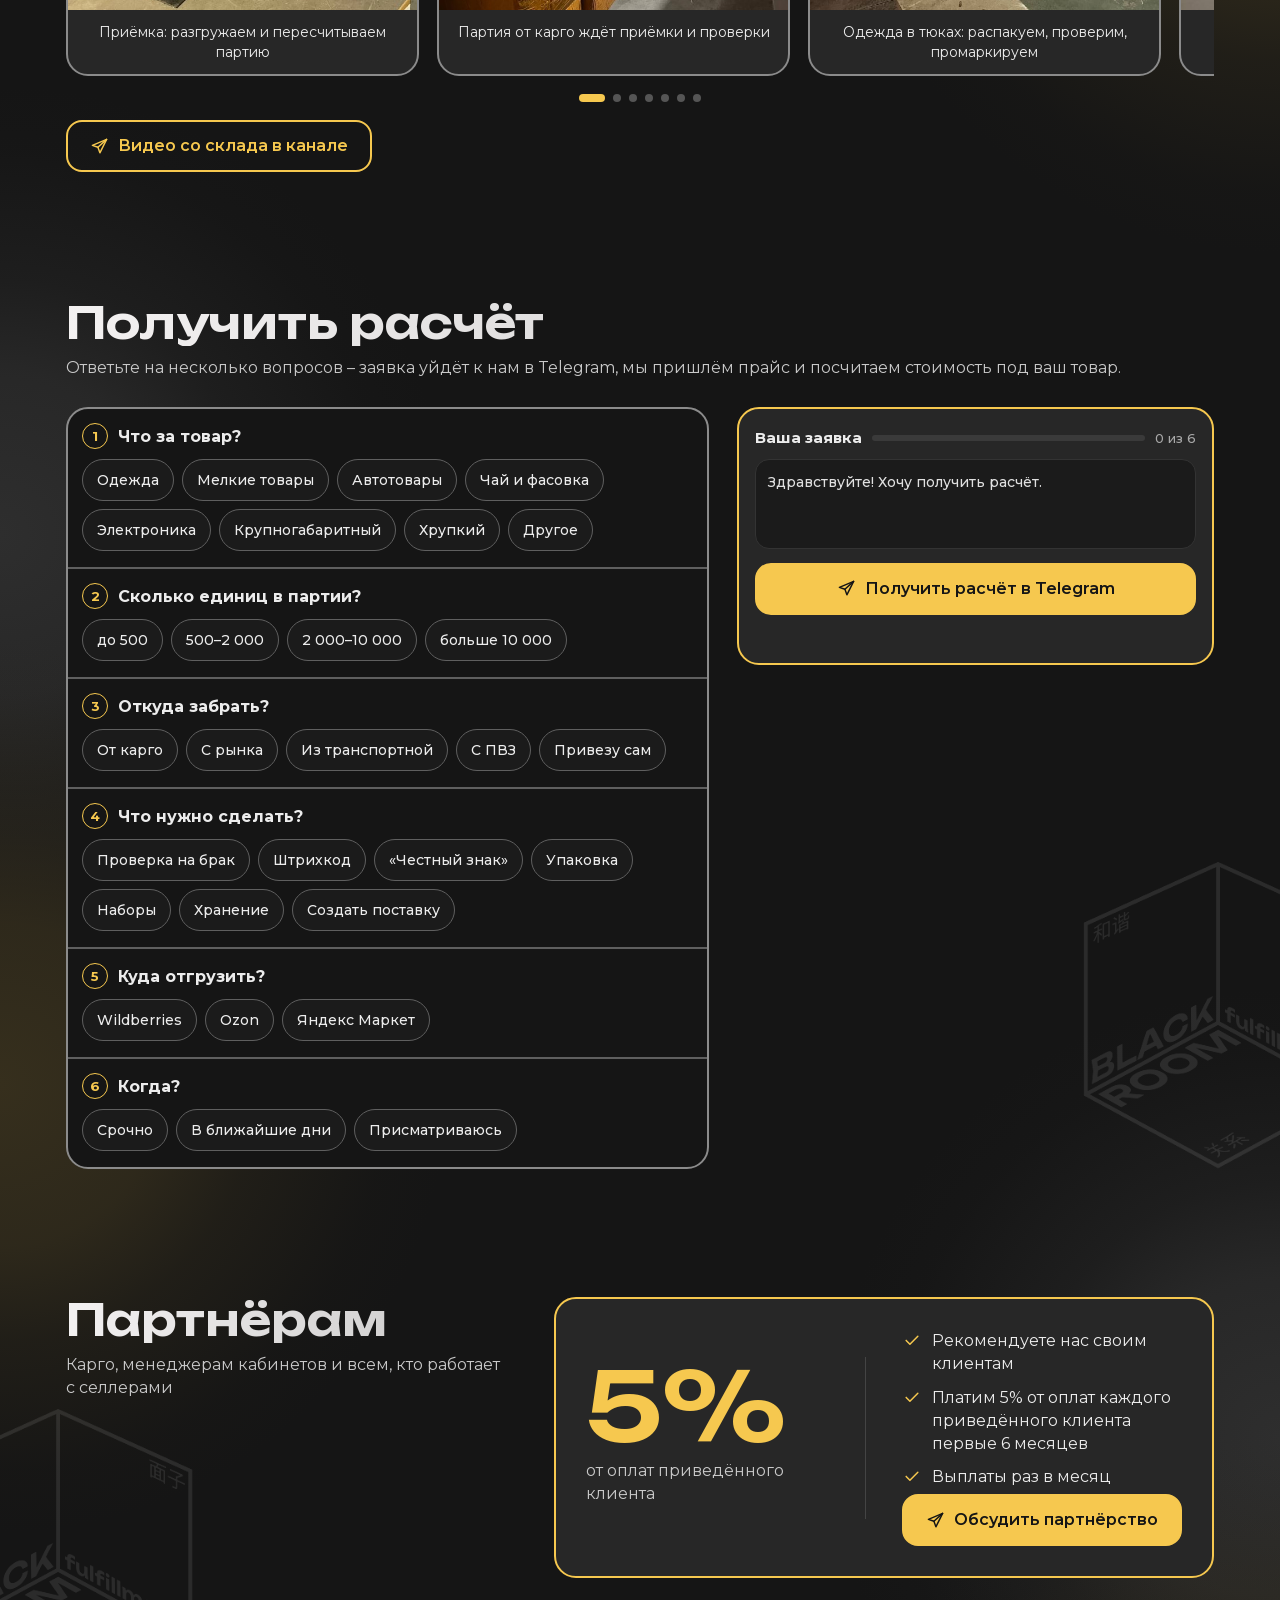
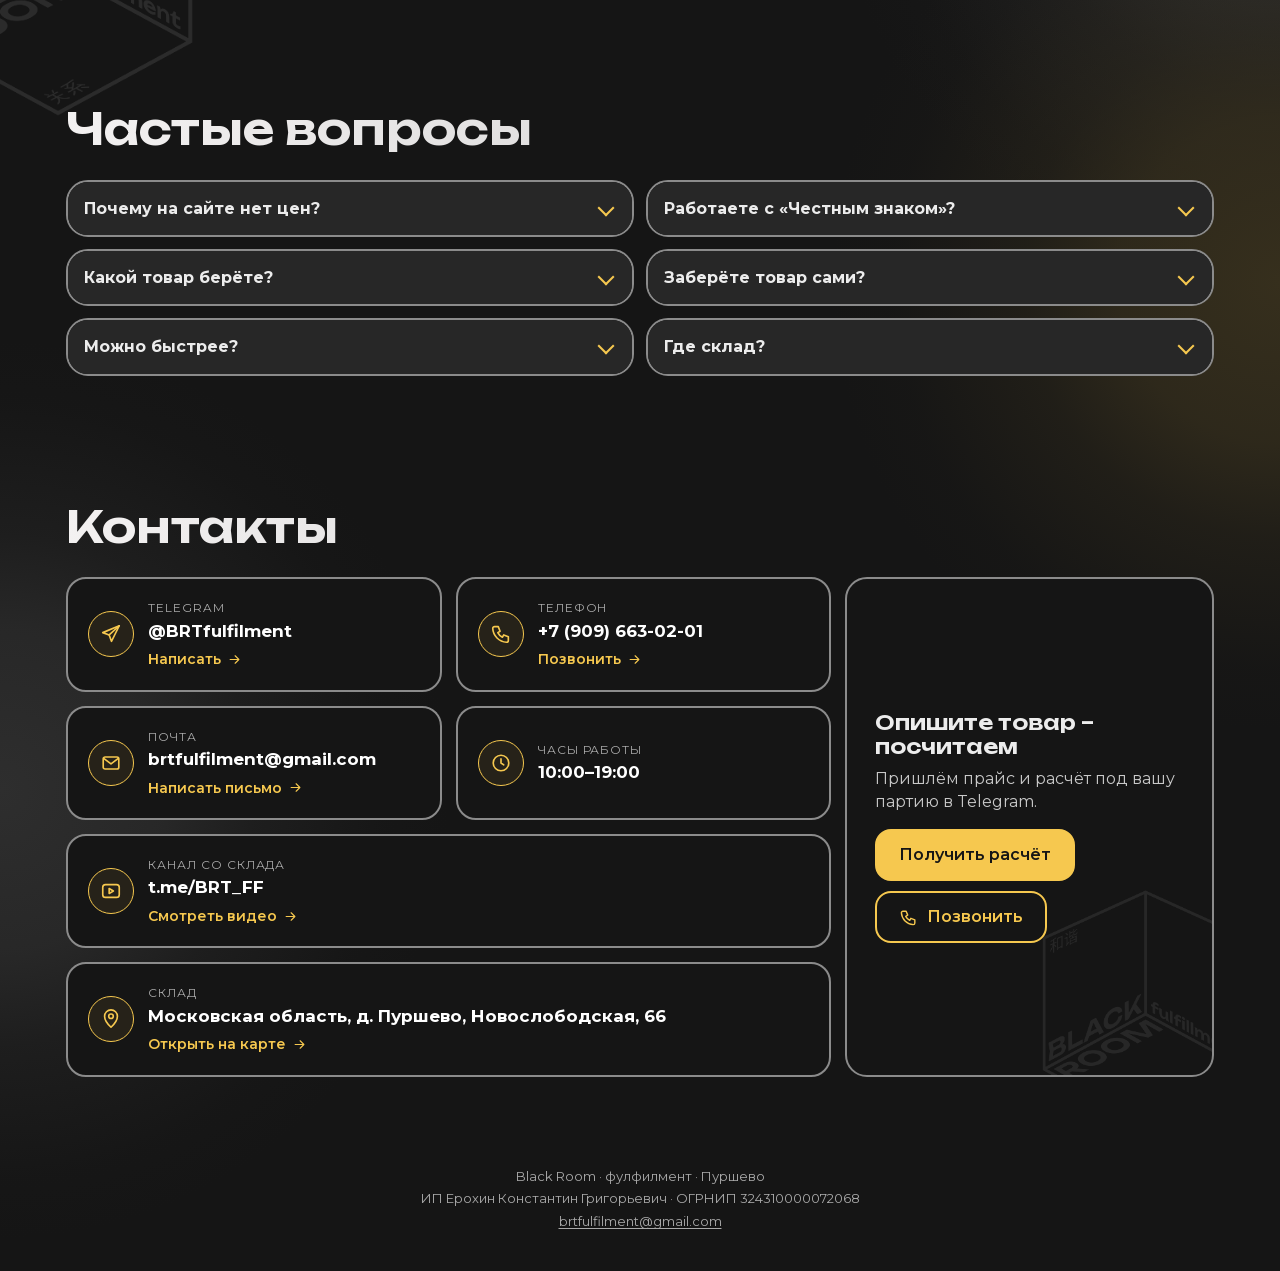
==== commit 96471b7f: "Куда возим: убрана Электросталь, туда больше не возят Маршрут и точка на схеме и строка в списке скл" ====
--- a/index.html
+++ b/index.html
@@ -178,7 +178,6 @@
             <path class="rt wb" data-n="obuhovo" d="M440 190 Q462 150 502 128"/>
             <path class="rt wb" data-n="noginsk-wb" d="M440 190 Q492 108 590 112"/>
             <path class="rt oz" data-n="noginsk-oz" d="M440 190 Q548 170 590 112"/>
-            <path class="rt wb" data-n="elektrostal" d="M440 190 Q520 176 594 192"/>
             <path class="rt wb" data-n="belaya" d="M440 190 Q420 240 376 262"/>
             <path class="rt wb" data-n="sofino-wb" d="M440 190 Q478 262 452 332"/>
             <path class="rt oz" data-n="sofino-oz" d="M440 190 Q420 280 452 332"/>
@@ -196,7 +195,6 @@
           <g class="nodes">
             <g class="nd wb" data-n="obuhovo"><circle cx="502" cy="128" r="7"/><text x="502" y="112" text-anchor="middle">Обухово</text></g>
             <g class="nd both" data-n="noginsk-wb noginsk-oz"><circle cx="590" cy="112" r="7"/><text x="590" y="96" text-anchor="middle">Ногинск</text></g>
-            <g class="nd wb" data-n="elektrostal"><circle cx="594" cy="192" r="7"/><text x="594" y="174" text-anchor="middle">Электросталь</text></g>
             <g class="nd wb" data-n="belaya"><circle cx="376" cy="262" r="7"/><text x="363" y="270" text-anchor="end">Белая Дача</text></g>
             <g class="nd both" data-n="sofino-wb sofino-oz"><circle cx="452" cy="332" r="7"/><text x="466" y="336">Софьино</text></g>
             <g class="nd wb" data-n="shcherbinka"><circle cx="258" cy="318" r="7"/><text x="245" y="322" text-anchor="end">Щербинка</text></g>
@@ -224,7 +222,7 @@
         <div class="tbl rv">
           <div class="th">Склады и СЦ Wildberries</div>
           <div class="row one"><div class="chips">
-            <span data-n="obuhovo">СЦ Обухово</span><span data-n="noginsk-wb">СЦ Ногинск</span><span data-n="podolsk">СЦ Подольск</span><span data-n="sofino-wb">СЦ Софьино</span><span data-n="shcherbinka">СЦ Щербинка</span><span data-n="belaya">СЦ Белая Дача</span><span data-n="tula">СЦ Тула</span><span data-n="elektrostal">Электросталь</span>
+            <span data-n="obuhovo">СЦ Обухово</span><span data-n="noginsk-wb">СЦ Ногинск</span><span data-n="podolsk">СЦ Подольск</span><span data-n="sofino-wb">СЦ Софьино</span><span data-n="shcherbinka">СЦ Щербинка</span><span data-n="belaya">СЦ Белая Дача</span><span data-n="tula">СЦ Тула</span>
           </div></div>
         </div>
         <div class="tbl rv">
